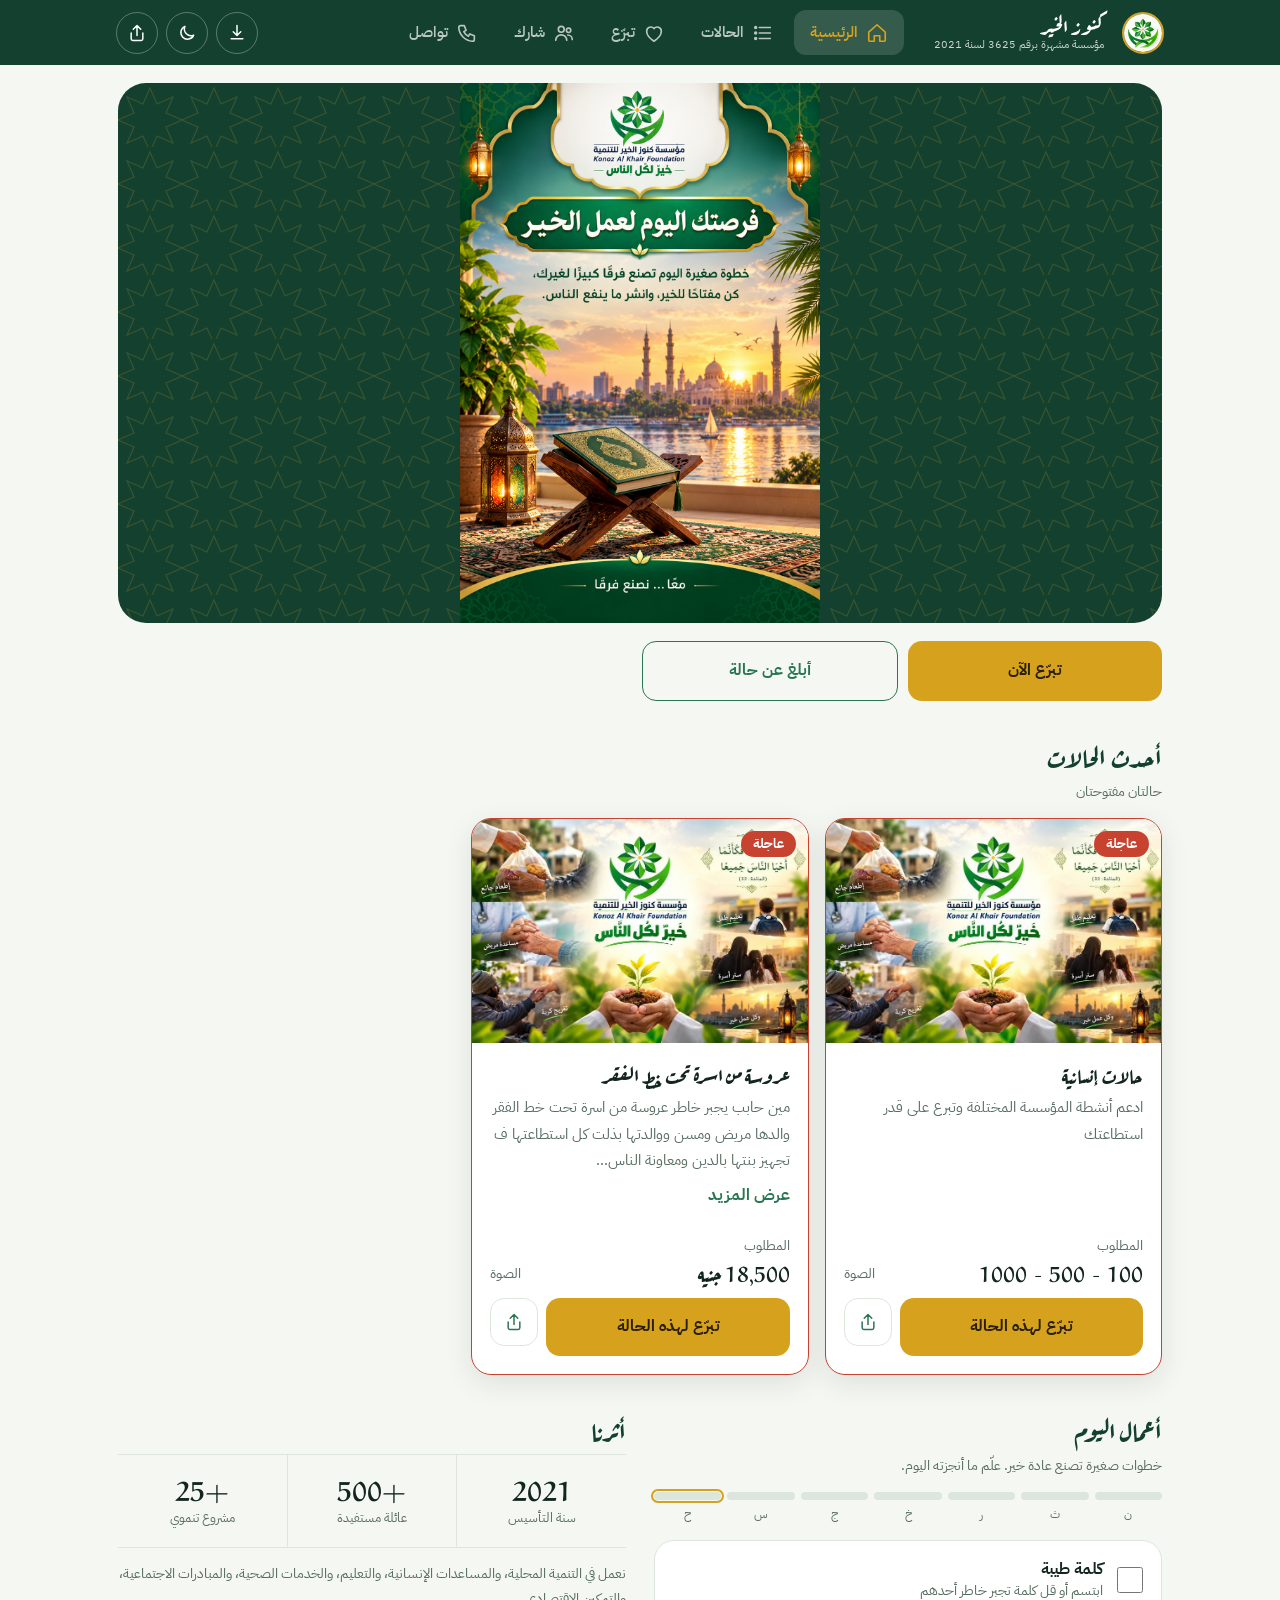
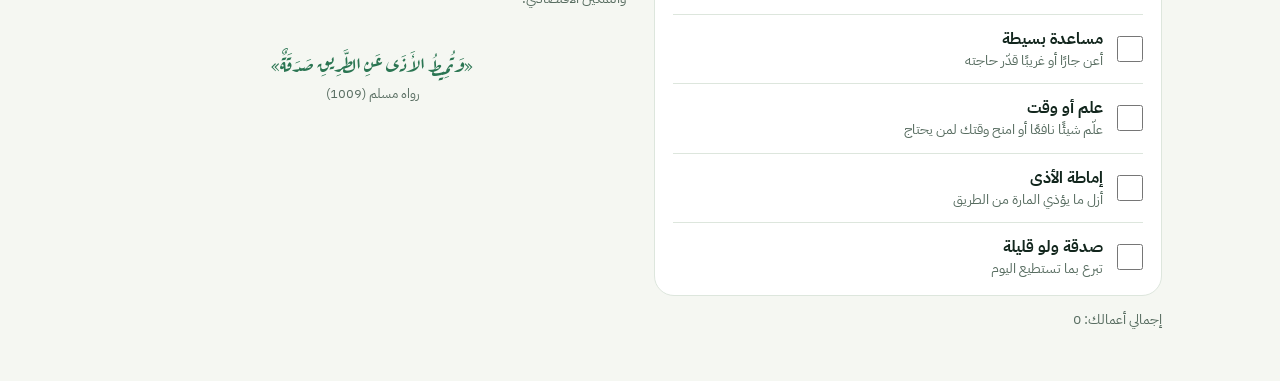
==== app/index.html @ d11149a5 "Modify survey link text and add kids survey link Updated the survey link text and added a new survey" ====
<!DOCTYPE html>
<html lang="ar" dir="rtl">
<head>
<meta charset="UTF-8">
<meta name="viewport" content="width=device-width, initial-scale=1, viewport-fit=cover">
<title>كنوز الخير — خيرٌ لكل الناس</title>
<meta name="description" content="مؤسسة كنوز الخير للتنمية: تبرّع، أبلغ عن حالة تحتاج مساعدة، أو تطوّع معنا. خيرٌ لكل الناس.">
<meta name="theme-color" content="#13402f">
<meta name="color-scheme" content="light dark">
<meta name="mobile-web-app-capable" content="yes">
<meta name="apple-mobile-web-app-capable" content="yes">
<meta name="apple-mobile-web-app-status-bar-style" content="black-translucent">
<meta name="apple-mobile-web-app-title" content="كنوز الخير">
<meta name="application-name" content="كنوز الخير">
<meta name="format-detection" content="telephone=no">
<link rel="canonical" href="https://rawad-store.github.io/konozalkhair/app/">
<meta property="og:type" content="website">
<meta property="og:locale" content="ar_AR">
<meta property="og:title" content="مؤسسة كنوز الخير للتنمية — خيرٌ لكل الناس">
<meta property="og:description" content="تبرّع، أبلغ عن حالة، أو تطوّع معنا. مؤسسة خيرية تنموية مشهرة.">
<meta property="og:url" content="https://rawad-store.github.io/konozalkhair/app/">
<meta property="og:image" content="https://rawad-store.github.io/konozalkhair/preview.jpg">
<meta name="twitter:card" content="summary">
<link rel="icon" href="preview.jpg">
<link rel="apple-touch-icon" href="app-icon.jpg">
<link rel="manifest" href="manifest.json">
<link rel="preconnect" href="https://fonts.googleapis.com">
<link rel="preconnect" href="https://fonts.gstatic.com" crossorigin>
<link href="https://fonts.googleapis.com/css2?family=Aref+Ruqaa:wght@400;700&family=IBM+Plex+Sans+Arabic:wght@400;500;600;700&display=swap" rel="stylesheet">
<script>
(function(){try{var t=localStorage.getItem('kk_theme');if(t==='dark'||t==='light')document.documentElement.setAttribute('data-theme',t)}catch(e){}})();
</script>
<style>
:root{--paper:#f5f7f2;--surf:#fff;--ink:#12261d;--mute:#586d61;--pine:#13402f;--pine2:#0c2a1f;--leaf:#2a7552;--wheat:#d6a21e;--wheat-ink:#2a1f00;--alert:#c8432f;--line:#dde6dd;--tint:#e9f0e8;--hd:#13402f;--shadow:0 8px 28px rgba(12,42,31,.10)}
@media (prefers-color-scheme:dark){:root:not([data-theme="light"]){--paper:#0c1812;--surf:#13241b;--ink:#e9f1ea;--mute:#9bb4a6;--leaf:#5cbf90;--line:#244033;--tint:#16291f;--hd:#0a1d15;--alert:#ef7a66;--shadow:0 8px 28px rgba(0,0,0,.4)}}
:root[data-theme="dark"]{--paper:#0c1812;--surf:#13241b;--ink:#e9f1ea;--mute:#9bb4a6;--leaf:#5cbf90;--line:#244033;--tint:#16291f;--hd:#0a1d15;--alert:#ef7a66;--shadow:0 8px 28px rgba(0,0,0,.4)}
*{box-sizing:border-box;margin:0}
html{-webkit-text-size-adjust:100%;text-size-adjust:100%;scroll-padding-top:90px;background:var(--paper)}
body{background:var(--paper);color:var(--ink);font:400 16px/1.85 "IBM Plex Sans Arabic","Segoe UI",Tahoma,system-ui,-apple-system,sans-serif;min-height:100vh;min-height:100dvh;padding-bottom:calc(104px + env(safe-area-inset-bottom,0px));overflow-x:hidden;-webkit-tap-highlight-color:transparent}
button,input,select,textarea{font:inherit;color:inherit}
a{color:inherit}img{max-width:100%}
[hidden]{display:none!important}
:focus-visible{outline:3px solid var(--wheat);outline-offset:2px}
.disp,h1,h2,h3{font-family:"Aref Ruqaa","Noto Naskh Arabic","Traditional Arabic",serif;font-weight:700}
.wrap{width:100%;max-width:1080px;margin:0 auto;padding:0 18px}
.narrow{max-width:640px;margin-inline:auto}
.skip{position:absolute;top:-60px;inset-inline-start:8px;background:var(--wheat);color:var(--wheat-ink);padding:8px 14px;border-radius:10px;z-index:100;font-weight:700}
.skip:focus{top:8px}

header{position:sticky;top:0;z-index:20;background:var(--hd);color:#fff;padding-top:env(safe-area-inset-top,0px);padding-left:env(safe-area-inset-left,0px);padding-right:env(safe-area-inset-right,0px)}
.bar{display:flex;align-items:center;gap:12px;max-width:1080px;margin:auto;padding:10px 16px}
.bar>img{width:42px;height:42px;border-radius:50%;border:2px solid var(--wheat);object-fit:cover;background:var(--leaf);flex-shrink:0}
.ttl{flex:1;min-width:0;line-height:1.3}
.ttl b{display:block;font:700 1.3rem/1.2 "Aref Ruqaa",serif}
.ttl small{font-size:.7rem;opacity:.78;display:block;white-space:nowrap;overflow:hidden;text-overflow:ellipsis}
.acts{display:flex;gap:8px;flex-shrink:0}
.ib{width:42px;height:42px;border-radius:50%;border:1px solid rgba(255,255,255,.3);background:transparent;color:#fff;display:grid;place-items:center;cursor:pointer;flex-shrink:0;padding:0}
.ib:hover{background:rgba(255,255,255,.12)}
.ib svg{width:20px;height:20px;fill:none;stroke:currentColor;stroke-width:1.8;stroke-linecap:round;stroke-linejoin:round}
#off{background:var(--alert);color:#fff;text-align:center;font-size:.82rem;font-weight:600;padding:4px}
#upd{background:var(--wheat);color:var(--wheat-ink);text-align:center;font-size:.86rem;font-weight:700;padding:6px}
#upd button{background:var(--wheat-ink);color:#fff;border:0;border-radius:8px;padding:2px 12px;margin-inline-start:8px;cursor:pointer}

nav{position:fixed;bottom:calc(10px + env(safe-area-inset-bottom,0px));left:12px;right:12px;max-width:520px;margin:auto;background:var(--hd);border:1px solid rgba(255,255,255,.08);border-radius:22px;display:flex;padding:6px;z-index:25;box-shadow:0 10px 30px rgba(7,20,14,.4)}
nav button{flex:1;border:0;background:none;color:rgba(255,255,255,.7);display:flex;flex-direction:column;align-items:center;gap:2px;padding:8px 0 6px;font-size:.74rem;font-weight:600;border-radius:16px;cursor:pointer}
nav svg{width:22px;height:22px;fill:none;stroke:currentColor;stroke-width:1.8;stroke-linecap:round;stroke-linejoin:round}
nav button.on{background:rgba(255,255,255,.14);color:var(--wheat)}

.btn{display:flex;align-items:center;justify-content:center;gap:8px;border:0;border-radius:14px;padding:14px 18px;font-weight:700;text-decoration:none;cursor:pointer;text-align:center;width:100%;background:var(--pine);color:#fff;transition:transform .15s,opacity .15s;min-height:48px}
:root[data-theme="dark"] .btn:not(.gold):not(.line){background:var(--leaf);color:#06140c}
@media (prefers-color-scheme:dark){:root:not([data-theme="light"]) .btn:not(.gold):not(.line){background:var(--leaf);color:#06140c}}
.btn:active{transform:scale(.98)}.btn:hover{opacity:.93}
.btn.gold{background:var(--wheat);color:var(--wheat-ink)}
.btn.line{background:transparent;color:var(--leaf);border:1.5px solid var(--leaf)}
.btn.sm{width:auto;padding:9px 16px;font-size:.9rem;border-radius:12px;min-height:44px}
.btn[disabled]{opacity:.55;cursor:not-allowed}
.cta{display:flex;gap:10px;margin-top:18px}

.hero{background:var(--pine) url("data:image/svg+xml,%3Csvg xmlns='http://www.w3.org/2000/svg' width='64' height='64'%3E%3Cpath d='M32 5l7 16 16-7-7 16 16 7-16 7 7 16-16-7-7 16-7-16-16 7 7-16-16-7 16-7-7-16 16 7z' fill='none' stroke='%23d6a21e' stroke-opacity='.2' stroke-width='1.2'/%3E%3C/svg%3E");border-radius:0 0 28px 28px;overflow:hidden}
.hero>img{display:block;width:100%;height:auto;max-height:74vh;object-fit:contain;margin:auto}
.hero-fb{padding:56px 24px 40px;color:#fff;max-width:1080px;margin:auto}
.hero-fb h1{font-size:clamp(2.6rem,9vw,4.4rem);line-height:1.25;color:var(--wheat)}
.hero-fb p{opacity:.92;max-width:30ch;margin-top:8px;font-size:1.05rem}
h2{font-size:1.65rem;line-height:1.4;color:var(--pine);margin:36px 0 4px}
:root[data-theme="dark"] h2{color:var(--leaf)}
@media (prefers-color-scheme:dark){:root:not([data-theme="light"]) h2{color:var(--leaf)}}
.sub{font-size:.9rem;color:var(--mute);margin-bottom:14px}
.instbar{display:flex;align-items:center;gap:12px;background:var(--tint);border:1px solid var(--line);border-radius:16px;padding:12px 14px;margin-top:18px}
.instbar p{flex:1;font-size:.9rem;line-height:1.6}
.instbar .x{background:none;border:0;color:var(--mute);font-size:1.4rem;cursor:pointer;width:40px;height:40px;line-height:1}

.cases{display:grid;gap:16px;grid-template-columns:1fr}
.case{background:var(--surf);border:1px solid var(--line);border-radius:20px;overflow:hidden;display:flex;flex-direction:column;box-shadow:var(--shadow)}
.case .ph{position:relative;display:block;width:100%;height:210px;border:0;padding:0;background:var(--tint);cursor:zoom-in}
@supports (aspect-ratio:1){.case .ph{height:auto;aspect-ratio:16/10}}
.case .ph img{width:100%;height:100%;object-fit:cover;display:block}
.case .badge{position:absolute;top:12px;inset-inline-start:12px;background:var(--alert);color:#fff;font-weight:700;font-size:.8rem;padding:2px 12px;border-radius:999px;line-height:1.7}
.case .bd{padding:16px 18px 18px;display:flex;flex-direction:column;flex:1}
.case.urgent{border-color:var(--alert)}
.case h3{font-size:1.3rem;line-height:1.5}
.case .bd .inl{display:inline-block;align-self:flex-start;background:var(--alert);color:#fff;font:700 .78rem "IBM Plex Sans Arabic",sans-serif;padding:0 10px;border-radius:999px;margin-bottom:6px}
.case p{font-size:.92rem;color:var(--mute);line-height:1.8;margin-top:4px;white-space:pre-line;overflow-wrap:anywhere}
.case p.cl{display:-webkit-box;-webkit-line-clamp:3;-webkit-box-orient:vertical;overflow:hidden}
.more{background:none;border:0;color:var(--leaf);font-weight:700;cursor:pointer;padding:8px 0;align-self:flex-start;min-height:44px}
.meta{display:flex;justify-content:space-between;gap:10px;align-items:flex-end;margin-top:auto;padding-top:14px;font-size:.85rem;color:var(--mute)}
.meta b{display:block;color:var(--ink);font:700 1.35rem/1.3 "Aref Ruqaa",serif}
.cf{display:flex;gap:8px;margin-top:12px}
.cf .btn{flex:1}.cf .ib{border-color:var(--line);color:var(--leaf);width:48px;height:48px;border-radius:14px}
.cf .ib:hover{background:var(--tint)}
.empty{padding:26px 0;color:var(--mute)}.empty b{display:block;color:var(--ink);margin-bottom:4px}
.sk{height:300px;border-radius:20px;background:linear-gradient(90deg,var(--tint),var(--line),var(--tint));background-size:200% 100%;animation:sh 1.4s infinite}
@keyframes sh{to{background-position:-200% 0}}

.week{display:flex;gap:6px;margin:6px 0 14px}
.week span{flex:1;text-align:center;font-size:.74rem;color:var(--mute)}
.week i{display:block;height:8px;border-radius:4px;background:var(--line);margin-bottom:4px}
.week .d i{background:var(--leaf)}.week .t i{outline:2px solid var(--wheat);outline-offset:1px}
.deeds{background:var(--surf);border:1px solid var(--line);border-radius:20px;padding:4px 18px}
.deeds label{display:flex;gap:14px;align-items:center;padding:12px 0;border-bottom:1px solid var(--line);cursor:pointer}
.deeds label:last-child{border:0}
.deeds input{width:26px;height:26px;accent-color:var(--leaf);flex-shrink:0}
.deeds b{display:block;line-height:1.5}.deeds i{display:block;font-style:normal;font-size:.85rem;color:var(--mute);line-height:1.5}
.deeds input:checked+span b{text-decoration:line-through;opacity:.55}
.tot{font-size:.9rem;color:var(--mute);margin-top:10px}
.verse{font:400 1.3rem/2.15 "Aref Ruqaa","Noto Naskh Arabic",serif;text-align:center;color:var(--leaf);padding:28px 8px 6px;max-width:44ch;margin-inline:auto}
.verse small{display:block;font:400 .82rem "IBM Plex Sans Arabic",sans-serif;color:var(--mute)}
.facts{display:flex;border-block:1px solid var(--line);margin-top:6px}
.facts div{flex:1;text-align:center;padding:16px 4px;font-size:.84rem;color:var(--mute)}
.facts div+div{border-inline-start:1px solid var(--line)}
.facts b{display:block;font:700 1.7rem/1.3 "Aref Ruqaa",serif;color:var(--ink)}
.two{display:grid;gap:0 28px;grid-template-columns:1fr}

.panel{background:var(--surf);border:1px solid var(--line);border-radius:20px;padding:20px;margin-top:14px;box-shadow:var(--shadow)}
label.f{display:block;font-weight:600;font-size:.93rem;margin:14px 0 6px}
label.f:first-child{margin-top:0}
.in{width:100%;padding:13px 14px;border-radius:12px;border:1.5px solid var(--line);background:var(--paper);font-size:16px;min-height:48px}
.in:focus{border-color:var(--leaf);outline:none;box-shadow:0 0 0 3px color-mix(in srgb,var(--leaf) 25%,transparent)}
textarea.in{min-height:110px;resize:vertical}
.chips{display:grid;grid-template-columns:1fr 1fr;gap:10px;margin-bottom:24px}
.chips button{padding:14px 10px;border-radius:12px;border:1.5px solid var(--line);background:var(--paper);font-weight:600;font-size:.95rem;cursor:pointer;color:var(--ink);transition:all .2s;display:flex;align-items:center;justify-content:center;text-align:center;min-height:48px}
.chips button:hover{border-color:var(--leaf)}
.chips button.on{background:var(--pine);border-color:var(--pine);color:#fff;box-shadow:0 4px 12px rgba(19,64,47,.2)}
:root[data-theme="dark"] .chips button.on{background:var(--leaf);border-color:var(--leaf);color:#06140c}
@media (prefers-color-scheme:dark){:root:not([data-theme="light"]) .chips button.on{background:var(--leaf);border-color:var(--leaf);color:#06140c}}
.amts{display:grid;grid-template-columns:repeat(3,1fr);gap:10px;margin-bottom:12px}
.amts button{background:var(--paper);border:1.5px solid var(--line);border-radius:12px;padding:12px 4px;cursor:pointer;font-weight:700;font-size:1.1rem;color:var(--ink);transition:all .2s;display:flex;flex-direction:column;align-items:center;justify-content:center;line-height:1.3}
.amts button small{font-size:.7rem;color:var(--mute);font-weight:500;margin-top:2px}
.amts button.on{border-color:var(--wheat);background:var(--tint);box-shadow:inset 0 0 0 1px var(--wheat);color:var(--ink)}
.amts button:hover:not(.on){border-color:var(--leaf)}
.custom-amount-wrap{display:flex;align-items:center;gap:10px;margin-bottom:20px}
.custom-amount-wrap span{color:var(--mute);font-weight:600;font-size:.95rem}
.sum{background:var(--tint);border:1px solid var(--line);border-radius:14px;padding:16px;margin:24px 0 16px;text-align:center;font-size:1rem;font-weight:600;color:var(--ink);line-height:1.6}
.note{font-size:.86rem;color:var(--mute);line-height:1.8}
.seg{display:flex;background:var(--tint);border-radius:14px;padding:4px;margin-top:16px}
.seg button{flex:1;border:0;background:none;padding:10px;border-radius:11px;font-weight:700;cursor:pointer;color:var(--mute);min-height:44px}
.seg button.on{background:var(--surf);color:var(--ink);box-shadow:0 1px 4px rgba(0,0,0,.14)}
.proj{padding:16px 0;border-bottom:1px solid var(--line)}
.proj h3{font-size:1.2rem}
.proj a{color:var(--leaf);font-weight:600;font-size:.9rem}
.links{display:grid;gap:10px;margin-top:14px}
.addr{padding:16px 0;border-bottom:1px solid var(--line)}

.modal{position:fixed;inset:0;z-index:50;background:rgba(5,15,10,.78);display:flex;align-items:center;justify-content:center;padding:18px;overflow:auto}
.sheet{background:var(--surf);border-radius:22px;padding:22px;max-width:440px;width:100%;position:relative}
.sheet h3{font-size:1.4rem;margin-bottom:6px}
.sheet ol{padding-inline-start:22px;margin:10px 0 16px;line-height:2}
.modal .cl2{position:absolute;top:8px;inset-inline-end:8px;background:rgba(0,0,0,.45);color:#fff;border:0;width:42px;height:42px;border-radius:50%;font-size:1.4rem;cursor:pointer;line-height:1}
.sheet .cl2{background:var(--tint);color:var(--ink)}
.modal>img{max-width:100%;max-height:88vh;border-radius:14px;object-fit:contain}
.toast{position:fixed;bottom:calc(100px + env(safe-area-inset-bottom,0px));left:50%;transform:translate(-50%,10px);background:var(--ink);color:var(--paper);padding:11px 20px;border-radius:14px;opacity:0;pointer-events:none;transition:.3s;z-index:60;max-width:88%;text-align:center;font-weight:600;font-size:.92rem}
.toast.on{opacity:1;transform:translate(-50%,0)}
.tab{display:none}.tab.on{display:block}
footer{text-align:center;color:var(--mute);font-size:.84rem;margin:30px 0 0}

@media (min-width:700px){
  .cases{grid-template-columns:repeat(2,1fr)}
  .two{grid-template-columns:1fr 1fr}
  .cta{max-width:520px}
}
@media (min-width:860px){
  body{padding-bottom:48px}
  .bar{gap:18px}
  nav{position:static;order:2;margin:0;padding:0;max-width:none;flex:0 1 auto;background:none;border:0;box-shadow:none;border-radius:0;gap:4px}
  nav button{flex-direction:row;gap:8px;padding:9px 16px;font-size:.92rem;border-radius:12px}
  .ttl{flex:0 0 auto;margin-inline-end:12px}
  .acts{order:3;margin-inline-start:auto}
  .hero{max-width:1044px;margin:18px auto 0;border-radius:28px}
  .hero>img{max-height:540px}
  .toast{bottom:28px}
}
@media (min-width:1100px){.cases{grid-template-columns:repeat(3,1fr)}}
@media (max-width:359px){nav button{font-size:.66rem}nav{left:6px;right:6px}.ttl small{display:none}.amts{grid-template-columns:repeat(2,1fr)}.cta{flex-direction:column}}
@media (max-height:480px) and (orientation:landscape){nav{max-width:460px}.hero>img{max-height:70vh}}
@media (prefers-reduced-motion:reduce){*{transition:none!important;animation:none!important}}
@media print{header,nav,.toast,.cta,.cf{display:none!important}body{padding:0}}
</style>
</head>
<body>
<a class="skip" href="#main">تخطَّ إلى المحتوى</a>
<header>
  <div class="bar">
    <img id="logo" src="preview.jpg" alt="شعار كنوز الخير" width="42" height="42">
    <div class="ttl"><b>كنوز الخير</b><small>مؤسسة مشهرة برقم 3625 لسنة 2021</small></div>
    <nav aria-label="التنقل الرئيسي">
      <button type="button" data-go="home" class="on"><svg viewBox="0 0 24 24" aria-hidden="true"><path d="M3 11l9-8 9 8v9a1 1 0 0 1-1 1h-5v-6H9v6H4a1 1 0 0 1-1-1z"/></svg>الرئيسية</button>
      <button type="button" data-go="cases"><svg viewBox="0 0 24 24" aria-hidden="true"><path d="M8 6h12M8 12h12M8 18h12"/><circle cx="4" cy="6" r="1"/><circle cx="4" cy="12" r="1"/><circle cx="4" cy="18" r="1"/></svg>الحالات</button>
      <button type="button" data-go="give"><svg viewBox="0 0 24 24" aria-hidden="true"><path d="M12 21s-8-5.2-8-11a4.5 4.5 0 0 1 8-2.8A4.5 4.5 0 0 1 20 10c0 5.8-8 11-8 11z"/></svg>تبرّع</button>
      <button type="button" data-go="help"><svg viewBox="0 0 24 24" aria-hidden="true"><circle cx="9" cy="8" r="3.2"/><path d="M3 20c0-3.3 2.7-6 6-6s6 2.7 6 6"/><circle cx="17" cy="9" r="2.4"/><path d="M16 14.2c2.9 0 5 2.2 5 5"/></svg>شارك</button>
      <button type="button" data-go="more"><svg viewBox="0 0 24 24" aria-hidden="true"><path d="M5 4h4l2 5-2.5 1.5a11 11 0 0 0 5 5L15 13l5 2v4a2 2 0 0 1-2 2A16 16 0 0 1 3 6a2 2 0 0 1 2-2z"/></svg>تواصل</button>
    </nav>
    <div class="acts">
      <button class="ib" id="inst" type="button" aria-label="ثبّت التطبيق" title="ثبّت التطبيق" hidden><svg viewBox="0 0 24 24" aria-hidden="true"><path d="M12 3v12m0 0l-4.5-4.5M12 15l4.5-4.5M5 19h14"/></svg></button>
      <button class="ib" id="theme" type="button" aria-label="تبديل الوضع الليلي" title="الوضع الليلي"><svg viewBox="0 0 24 24" aria-hidden="true"><path d="M20 14.5A8 8 0 0 1 9.5 4a8 8 0 1 0 10.5 10.5z"/></svg></button>
      <button class="ib" id="share" type="button" aria-label="شارك التطبيق" title="شارك التطبيق"><svg viewBox="0 0 24 24" aria-hidden="true"><path d="M12 15V3m0 0L7.5 7.5M12 3l4.5 4.5M5 12v7a2 2 0 0 0 2 2h10a2 2 0 0 0 2-2v-7"/></svg></button>
    </div>
  </div>
  <div id="off" hidden>أنت غير متصل. تظهر آخر بيانات محفوظة.</div>
  <div id="upd" hidden>يتوفر إصدار جديد<button type="button" id="updb">حدّث الآن</button></div>
</header>

<noscript><p style="padding:24px;text-align:center">فعّل JavaScript لاستخدام التطبيق.</p></noscript>
<main id="main">
<section class="tab on" id="t-home">
  <div class="hero">
    <img id="heroimg" src="hero-bg.jpg" alt="فرصتك اليوم لعمل الخير - مؤسسة كنوز الخير للتنمية" fetchpriority="high">
    <div class="hero-fb" id="herofb" hidden><h1>خيرٌ لكل الناس</h1><p>تبرّع لحالة، أبلغنا عن أسرة تحتاج، أو تطوّع بوقتك.</p></div>
  </div>
  <div class="wrap">
    <div class="cta">
      <button class="btn gold" type="button" data-go="give">تبرّع الآن</button>
      <button class="btn line" type="button" data-go="help" data-sub="case">أبلغ عن حالة</button>
    </div>
    <div class="instbar" id="instbar" hidden><p>ثبّت كنوز الخير على شاشتك لتصل إلى الحالات بنقرة واحدة.</p><button class="btn gold sm" type="button" id="instb">ثبّت</button><button class="x" type="button" id="instx" aria-label="إخفاء">×</button></div>

    <h2>أحدث الحالات</h2>
    <p class="sub" id="cases-count">جاري التحميل...</p>
    <div class="cases" id="cases-container" aria-live="polite"><div class="sk"></div><div class="sk"></div></div>
    <button class="btn line" type="button" id="allcases" data-go="cases" style="margin-top:16px" hidden>عرض كل الحالات</button>

    <div class="two">
      <div>
        <h2>أعمال اليوم</h2>
        <p class="sub">خطوات صغيرة تصنع عادة خير. علّم ما أنجزته اليوم.</p>
        <div class="week" id="week" aria-hidden="true"></div>
        <div class="deeds" id="deeds"></div>
        <p class="tot" id="tot" aria-live="polite"></p>
      </div>
      <div>
        <h2>أثرنا</h2>
        <div class="facts">
          <div><b>2021</b>سنة التأسيس</div>
          <div><b>+500</b>عائلة مستفيدة</div>
          <div><b>+25</b>مشروع تنموي</div>
        </div>
        <p class="note" style="margin-top:14px">نعمل في التنمية المحلية، والمساعدات الإنسانية، والتعليم، والخدمات الصحية، والمبادرات الاجتماعية، والتمكين الاقتصادي.</p>
        <p class="verse" id="v"></p>
      </div>
    </div>
  </div>
</section>

<section class="tab" id="t-cases"><div class="wrap">
  <h2>حالات تحتاج دعمك</h2>
  <p class="sub" id="cases-count2">جاري التحميل...</p>
  <div class="cases" id="cases-all" aria-live="polite"><div class="sk"></div><div class="sk"></div></div>
  <p class="note" style="margin-top:18px">لا تجد حالتك؟ <a href="#help" style="color:var(--leaf);font-weight:700">أبلغنا عن أسرة تحتاج</a>.</p>
</div></section>

<section class="tab" id="t-give"><div class="wrap narrow">
  <h2>تبرّع بسهولة</h2>
  <p class="sub">اختر نوع التبرع والمبلغ، وسنرسل لك بيانات التحويل عبر واتساب فورًا.</p>
  <div class="panel">
    <label class="f" id="lt">نوع التبرع</label>
    <div class="chips" id="types" role="group" aria-labelledby="lt"></div>
    <label class="f" for="amt">المبلغ بالجنيه المصري</label>
    <div class="amts" id="amts" role="group" aria-label="مبالغ جاهزة"></div>
    <div class="custom-amount-wrap">
      <span>أو</span>
      <input class="in" id="amt" type="number" inputmode="numeric" min="1" max="10000000" step="1" placeholder="اكتب مبلغًا آخر..." aria-label="مبلغ مخصص">
    </div>
    <label class="f" for="dn">اسمك (اختياري)</label>
    <input class="in" id="dn" autocomplete="name" maxlength="60" placeholder="للتواصل وتأكيد التبرع">
    <div class="sum" id="sum" aria-live="polite"></div>
    <button class="btn gold" id="gv" type="button">أرسل تبرعي عبر واتساب</button>
    <a class="btn line" href="tel:+201091866443" style="margin-top:10px">اتصل بنا للتبرع</a>
  </div>
  <p class="verse" style="font-size:1.15rem;margin-top:24px">﴿مَنْ ذَا الَّذِي يُقْرِضُ اللَّهَ قَرْضًا حَسَنًا فَيُضَاعِفَهُ لَهُ أَضْعَافًا كَثِيرَةً﴾<small>البقرة: 245</small></p>
</div></section>

<section class="tab" id="t-help"><div class="wrap narrow">
  <h2>شارك في الخير</h2>
  <div class="seg" role="group" aria-label="نوع المشاركة"><button type="button" data-sub="case" class="on">أبلغ عن حالة</button><button type="button" data-sub="vol">تطوّع معنا</button></div>

  <div id="s-case">
    <div class="panel">
      <label class="f" for="ct">نوع الحاجة</label>
      <select class="in" id="ct"><option>مساعدة إنسانية (غذاء / ملابس)</option><option>سكن يحتاج بناء أو ترميم</option><option>علاج وأدوية</option><option>تعليم ومستلزمات دراسية</option><option>كفالة يتيم أو أسرة</option><option>مشروع صغير يحتاج دعمًا</option><option>أخرى</option></select>
      <label class="f" for="ca">المنطقة أو العنوان</label>
      <input class="in" id="ca" maxlength="150" placeholder="مثال: الصوة - أبوحماد - الشرقية">
      <label class="f" for="cd">تفاصيل الحالة</label>
      <textarea class="in" id="cd" maxlength="1200" placeholder="اكتب ما تعرفه بأمانة ووضوح"></textarea>
      <label class="f" for="cn">اسمك (اختياري)</label>
      <input class="in" id="cn" autocomplete="name" maxlength="60">
      <label class="f" for="cp">رقم للتواصل (اختياري)</label>
      <input class="in" id="cp" type="tel" inputmode="tel" autocomplete="tel" maxlength="20" placeholder="01xxxxxxxxx">
      <p class="note" style="margin:12px 0">تصل الحالة إلى فريق المؤسسة عبر واتساب. لا تنشر بيانات الأسرة علنًا حفاظًا على كرامتها.</p>
      <button class="btn" id="cs" type="button">أرسل الحالة عبر واتساب</button>
    </div>
    <p class="note" style="margin-top:14px">إذا رأيت عائقًا خطيرًا في الطريق فأبلغ الجهات المختصة ولا تعرّض نفسك للخطر. «وَتُمِيطُ الأَذَى عَنِ الطَّرِيقِ صَدَقَةٌ» رواه مسلم.</p>
  </div>

  <div id="s-vol" hidden>
    <div class="panel">
      <label class="f" for="vn">اسمك</label>
      <input class="in" id="vn" autocomplete="name" maxlength="60">
      <label class="f" for="vi">أين تحب أن تساهم؟</label>
      <select class="in" id="vi"><option>زيارات الأسر وتوصيل المساعدات</option><option>التعليم والدروس</option><option>القوافل الطبية</option><option>التصميم والإعلام</option><option>جمع التبرعات</option><option>أي مجال يحتاجه الفريق</option><option>أخرى</option></select>
      <label class="f" for="vt">وقتك المناسب</label>
      <input class="in" id="vt" maxlength="100" placeholder="مثال: الجمعة والسبت">
      <button class="btn" id="vs" type="button" style="margin-top:16px">سجّلني متطوعًا عبر واتساب</button>
    </div>
  </div>

  <h2>من مشاريعنا</h2>
  <div class="proj"><h3>هدم وبناء منزل</h3><p class="note">سكن آمن ولائق لأسرة محتاجة في الصوة بمحافظة الشرقية.</p><a href="https://www.facebook.com/share/v/1FwrKq1e8Q/" target="_blank" rel="noopener noreferrer">شاهد المشروع على فيسبوك</a></div>
  <div class="proj"><h3>حضانة كنوز كيدز</h3><p class="note">حضانة نموذجية بأسعار رمزية ومنح مجانية للأسر الأكثر احتياجًا.</p><a href="https://www.facebook.com/share/v/1Hfd3ud5vX/" target="_blank" rel="noopener noreferrer">شاهد المشروع على فيسبوك</a></div>
  <div class="proj" style="border:0"><h3>أعمال متنوعة 2023</h3><p class="note">مساعدات عينية ومالية، كفالات أيتام، وأنشطة تنموية مختلفة.</p><a href="https://www.facebook.com/share/1C4Et3kH9M/" target="_blank" rel="noopener noreferrer">شاهد الأعمال على فيسبوك</a></div>
</div></section>

<section class="tab" id="t-more"><div class="wrap narrow">
  <h2>تواصل معنا</h2>
  <div class="addr"><b>العنوان</b><p class="note">شارع الطبابلة القديم بجوار معمل الزهرة، الصوة - أبوحماد - محافظة الشرقية</p></div>
  <div class="links">
    <a class="btn gold" href="https://wa.me/201091866443" target="_blank" rel="noopener noreferrer">راسلنا على واتساب</a>
    <a class="btn line" href="tel:+201091866443"><span dir="ltr">+20 10 91866443</span></a>
    <a class="btn line" href="https://www.facebook.com/share/1FzKsPMMsG/" target="_blank" rel="noopener noreferrer">صفحتنا على فيسبوك</a>
    <a class="btn line" href="https://rawad-store.github.io/konozalkhair/" target="_blank" rel="noopener noreferrer">موقع المؤسسة</a>
    <a class="btn line" href="survey.html">شاركنا رأيك في استبيان قصير عن المؤسسة</a>
    <a class="btn line" href="knoz_kids_parent_survey.html" target="_blank">استبيان حضانة كنوز كيدز</a>
  </div>
  <h2>انشر الخير</h2>
  <p class="note" style="margin-bottom:12px">الدالّ على الخير كفاعله. أرسل التطبيق لمن تحب.</p>
  <div class="links" style="margin-top:0">
    <button class="btn" id="share3" type="button">شارك التطبيق</button>
    <button class="btn line" id="inst3" type="button" hidden>ثبّت التطبيق على جهازك</button>
  </div>
  <footer>© مؤسسة كنوز الخير للتنمية</footer>
</div></section>
</main>

<div class="modal" id="ios" role="dialog" aria-modal="true" aria-labelledby="iost" hidden>
  <div class="sheet"><button class="cl2" type="button" data-close aria-label="إغلاق">×</button>
    <h3 id="iost">ثبّت التطبيق</h3>
    <div id="iosb"></div>
    <button class="btn" type="button" data-close>تمام</button>
  </div>
</div>
<div class="modal" id="lb" role="dialog" aria-modal="true" aria-label="عرض الصورة" hidden>
  <button class="cl2" type="button" data-close aria-label="إغلاق">×</button><img id="lbi" alt="">
</div>
<div class="toast" id="toast" role="status" aria-live="polite"></div>

<script>
(function(){
'use strict';
var $=function(s){return document.querySelector(s)};
var $$=function(s){return [].slice.call(document.querySelectorAll(s))};
var PH='201091866443';
var SITE=location.protocol==='file:'?'https://rawad-store.github.io/konozalkhair/app/':location.href.split('#')[0].split('?')[0];
function esc(s){return String(s==null?'':s).replace(/[&<>"']/g,function(c){return {'&':'&amp;','<':'&lt;','>':'&gt;','"':'&quot;',"'":'&#39;'}[c]})}
function safeImg(u){u=String(u||'');return /^(data:image\/(jpeg|png|webp|gif);base64,|https?:\/\/|\.?\/?[\w\-.\/%]+$)/i.test(u)?u:''}
function toast(m){var t=$('#toast');t.textContent=m;t.classList.add('on');clearTimeout(t._t);t._t=setTimeout(function(){t.classList.remove('on')},2600)}
function wa(m){
  var u='https://wa.me/'+PH+'?text='+encodeURIComponent(String(m).slice(0,1500));
  var w=null;try{w=window.open(u,'_blank','noopener,noreferrer')}catch(e){}
  if(!w)location.href=u;
}
function ymd(d){return d.getFullYear()+'-'+('0'+(d.getMonth()+1)).slice(-2)+'-'+('0'+d.getDate()).slice(-2)}
var store={get:function(k,d){try{var v=localStorage.getItem(k);return v?JSON.parse(v):d}catch(e){return d}},set:function(k,v){try{localStorage.setItem(k,JSON.stringify(v))}catch(e){}}};

(function(){var l=$('#logo');l.addEventListener('error',function(){l.style.visibility='hidden'})})();
(function(){var im=$('#heroimg'),fb=function(){im.hidden=true;$('#herofb').hidden=false};im.addEventListener('error',fb);if(im.complete&&im.naturalWidth===0)fb()})();

/* السمة */
function isDark(t){return t==='dark'||(!t&&window.matchMedia&&matchMedia('(prefers-color-scheme:dark)').matches)}
function applyTheme(t){
  if(t)document.documentElement.setAttribute('data-theme',t);else document.documentElement.removeAttribute('data-theme');
  var m=document.querySelector('meta[name=theme-color]');if(m)m.setAttribute('content',isDark(t)?'#0a1d15':'#13402f');
}
(function(){var t=null;try{t=localStorage.getItem('kk_theme')}catch(e){}applyTheme(t)})();
$('#theme').addEventListener('click',function(){
  var n=isDark(document.documentElement.getAttribute('data-theme'))?'light':'dark';
  try{localStorage.setItem('kk_theme',n)}catch(e){}applyTheme(n);
});

/* التنقل */
var TABS=['home','cases','give','help','more'];
var TITLES={home:'كنوز الخير — خيرٌ لكل الناس',cases:'الحالات — كنوز الخير',give:'تبرّع — كنوز الخير',help:'شارك في الخير — كنوز الخير',more:'تواصل — كنوز الخير'};
function setSub(s){$$('.seg button').forEach(function(b){var on=b.dataset.sub===s;b.classList.toggle('on',on);b.setAttribute('aria-pressed',on)});$('#s-case').hidden=s!=='case';$('#s-vol').hidden=s!=='vol'}
function show(t){document.title=TITLES[t]||TITLES.home;$$('.tab').forEach(function(e){e.classList.toggle('on',e.id==='t-'+t)});$$('nav button').forEach(function(b){var on=b.dataset.go===t;b.classList.toggle('on',on);if(on)b.setAttribute('aria-current','page');else b.removeAttribute('aria-current')})}
function cur(){var h=(location.hash||'').slice(1);return TABS.indexOf(h)>-1?h:'home'}
function go(t,sub){
  if(sub)setSub(sub);
  if(cur()!==t){try{history.pushState(null,'','#'+t)}catch(e){location.hash=t}}
  show(t);window.scrollTo(0,0);
}
$$('[data-go]').forEach(function(b){b.addEventListener('click',function(){go(b.dataset.go,b.dataset.sub)})});
$$('.seg button').forEach(function(b){b.addEventListener('click',function(){setSub(b.dataset.sub)})});
window.addEventListener('popstate',function(){show(cur())});
window.addEventListener('hashchange',function(){show(cur());window.scrollTo(0,0)});
show(cur());

function net(){$('#off').hidden=navigator.onLine}
window.addEventListener('online',function(){net();loadCases()});window.addEventListener('offline',net);net();

/* نوافذ */
var lastFocus=null;
function openM(id){lastFocus=document.activeElement;var m=$(id);m.hidden=false;var c=m.querySelector('[data-close]');if(c)c.focus()}
function closeM(){$$('.modal').forEach(function(m){m.hidden=true});if(lastFocus&&lastFocus.focus)try{lastFocus.focus()}catch(e){}}
$$('.modal').forEach(function(m){m.addEventListener('click',function(e){if(e.target===m||e.target.hasAttribute('data-close'))closeM()})});
document.addEventListener('keydown',function(e){if(e.key==='Escape')closeM()});

/* آية اليوم */
var V=[
['﴿مَّثَلُ الَّذِينَ يُنفِقُونَ أَمْوَالَهُمْ فِي سَبِيلِ اللَّهِ كَمَثَلِ حَبَّةٍ أَنبَتَتْ سَبْعَ سَنَابِلَ فِي كُلِّ سُنبُلَةٍ مِّائَةُ حَبَّةٍ﴾','البقرة: 261'],
['﴿فَاسْتَبِقُوا الْخَيْرَاتِ﴾','البقرة: 148'],
['﴿وَمَا تُقَدِّمُوا لِأَنفُسِكُم مِّنْ خَيْرٍ تَجِدُوهُ عِندَ اللَّهِ﴾','البقرة: 110'],
['«وَتُمِيطُ الأَذَى عَنِ الطَّرِيقِ صَدَقَةٌ»','رواه مسلم (1009)'],
['﴿مَنْ ذَا الَّذِي يُقْرِضُ اللَّهَ قَرْضًا حَسَنًا فَيُضَاعِفَهُ لَهُ أَضْعَافًا كَثِيرَةً﴾','البقرة: 245']];
(function(){var n=new Date(),i=Math.floor(Date.UTC(n.getFullYear(),n.getMonth(),n.getDate())/86400000)%V.length;$('#v').innerHTML=esc(V[i][0])+'<small>'+esc(V[i][1])+'</small>'})();

/* أعمال اليوم */
var D=[['كلمة طيبة','ابتسم أو قل كلمة تجبر خاطر أحدهم'],['مساعدة بسيطة','أعن جارًا أو غريبًا قدّر حاجته'],['علم أو وقت','علّم شيئًا نافعًا أو امنح وقتك لمن يحتاج'],['إماطة الأذى','أزل ما يؤذي المارة من الطريق'],['صدقة ولو قليلة','تبرع بما تستطيع اليوم']];
var DN=['ح','ن','ث','ر','خ','ج','س'];
var today=ymd(new Date()),S=store.get('kk_v3',{days:{},total:0});
if(!S||typeof S!=='object')S={days:{},total:0};
if(!S.days||typeof S.days!=='object')S.days={};
if(typeof S.total!=='number')S.total=0;
function calcStreak(){var n=0,dt=new Date();if(!S.days[ymd(dt)])dt.setDate(dt.getDate()-1);while(S.days[ymd(dt)]){n++;dt.setDate(dt.getDate()-1)}return n}
function stats(){
  var h='';
  for(var i=6;i>=0;i--){var d=new Date();d.setDate(d.getDate()-i);var k=ymd(d);h+='<span class="'+(S.days[k]?'d ':'')+(i===0?'t':'')+'"><i></i>'+DN[d.getDay()]+'</span>'}
  $('#week').innerHTML=h;
  var s=calcStreak();
  $('#tot').textContent=(s?s+' '+(s===1?'يوم':'أيام')+' متتالية. ':'')+'إجمالي أعمالك: '+S.total;
}
function renderDeeds(){
  var d=S.days[today]||[],box=$('#deeds');box.innerHTML='';
  D.forEach(function(x,i){
    var l=document.createElement('label'),c=document.createElement('input');
    c.type='checkbox';c.checked=d.indexOf(i)>-1;
    c.addEventListener('change',function(){
      var a=(S.days[today]||[]).slice();
      if(c.checked){if(a.indexOf(i)<0){a.push(i);S.total++}toast('جزاك الله خيرًا')}
      else{if(a.indexOf(i)>-1)S.total=Math.max(0,S.total-1);a=a.filter(function(k){return k!==i})}
      if(a.length)S.days[today]=a;else delete S.days[today];
      store.set('kk_v3',S);stats();
    });
    var s=document.createElement('span');s.innerHTML='<b>'+esc(x[0])+'</b><i>'+esc(x[1])+'</i>';
    l.appendChild(c);l.appendChild(s);box.appendChild(l);
  });
  stats();
}
renderDeeds();

/* التبرع */
var T=['صدقة عامة','كفالة يتيم','كفالة أسرة','تبرع عيني','مشروع بناء بيت','أخرى'],A=[50,100,200,500,1000,2000],selType=0;
function amount(){var m=parseInt($('#amt').value,10);return m>0&&m<=10000000?m:0}
function sum(){var m=amount();$('#sum').textContent=m?'تتبرع بمبلغ '+m+' جنيه ('+T[selType]+')':'نوع التبرع: '+T[selType]+'. اختر مبلغًا أو اكتبه.'}
function chips(id,arr,fn,money){
  var c=$(id);c.innerHTML='';
  arr.forEach(function(v,i){
    var b=document.createElement('button');b.type='button';b.setAttribute('aria-pressed','false');
    b.innerHTML=money?v+'<small>جنيه</small>':esc(v);
    b.addEventListener('click',function(){
      $$(id+' button').forEach(function(x){x.classList.remove('on');x.setAttribute('aria-pressed','false')});
      b.classList.add('on');b.setAttribute('aria-pressed','true');fn(v,i);sum();
    });
    c.appendChild(b);
  });
}
chips('#types',T,function(v,i){selType=i});
chips('#amts',A,function(v){$('#amt').value=v},true);
$('#types button').classList.add('on');$('#types button').setAttribute('aria-pressed','true');
$('#amts button').classList.add('on');$('#amts button').setAttribute('aria-pressed','true');$('#amt').value=A[0];
$('#amt').addEventListener('input',function(){$$('#amts button').forEach(function(x){x.classList.remove('on');x.setAttribute('aria-pressed','false')});sum()});
sum();
var nm=store.get('kk_name','');if(typeof nm==='string'&&nm)['#dn','#cn','#vn'].forEach(function(s){$(s).value=nm});
function remember(v){if(v)store.set('kk_name',v)}
$('#gv').addEventListener('click',function(){
  var m=amount(),n=$('#dn').value.trim();
  if($('#amt').value&&!m){toast('اكتب مبلغًا صحيحًا');return}
  remember(n);
  wa('السلام عليكم ورحمة الله، أرغب في التبرع لمؤسسة كنوز الخير.\nنوع التبرع: '+T[selType]+(m?'\nالمبلغ: '+m+' جنيه':'')+(n?'\nالاسم: '+n:'')+'\nأرجو إرسال بيانات التحويل.');
});

/* بلاغ + تطوع */
$('#cs').addEventListener('click',function(){
  var d=$('#cd').value.trim(),a=$('#ca').value.trim();
  if(!d||!a){toast('اكتب المنطقة وتفاصيل الحالة أولًا');return}
  var msg='السلام عليكم، أود الإبلاغ عن حالة تحتاج مساعدة.\nالنوع: '+$('#ct').value+'\nالمنطقة: '+a+'\nالتفاصيل: '+d;
  var n=$('#cn').value.trim(),p=$('#cp').value.trim();if(n){msg+='\nالمبلّغ: '+n;remember(n)}if(p)msg+='\nرقم التواصل: '+p;
  wa(msg);
});
$('#vs').addEventListener('click',function(){
  var n=$('#vn').value.trim();if(!n){toast('اكتب اسمك أولًا');return}
  remember(n);
  var msg='السلام عليكم، أرغب في التطوع مع مؤسسة كنوز الخير.\nالاسم: '+n+'\nمجال المساهمة: '+$('#vi').value;
  var t=$('#vt').value.trim();if(t)msg+='\nالوقت المناسب: '+t;wa(msg);
});

/* مشاركة */
function shareData(x){
  if(navigator.share){navigator.share(x).catch(function(){})}
  else if(navigator.clipboard&&window.isSecureContext){navigator.clipboard.writeText(x.text+' '+x.url).then(function(){toast('تم نسخ رسالة المشاركة')},function(){toast(x.url)})}
  else toast(x.url);
}
function share(){shareData({title:'مؤسسة كنوز الخير للتنمية',text:'خيرٌ لكل الناس 🌱\nتبرّع، أبلغ عن حالة، أو تطوّع معنا.\nالدالّ على الخير كفاعله.\n\nافتح التطبيق:',url:SITE})}
['#share','#share3'].forEach(function(s){$(s).addEventListener('click',share)});

/* الحالات */
function money(v){
  v=String(v==null?'':v).trim();if(!v)return '';
  if(/^[\d,.\s]+$/.test(v)){var n=parseFloat(v.replace(/[,\s]/g,''));if(isFinite(n))return n.toLocaleString('en-US')+' جنيه'}
  return v;
}
function sortCases(l){
  return l.map(function(c,i){return {c:c,i:i}}).sort(function(a,b){
    var ua=a.c&&a.c.urgent?1:0,ub=b.c&&b.c.urgent?1:0;return (ub-ua)||(b.i-a.i);
  }).map(function(x){return x.c});
}
var ICON_SHARE='<svg viewBox="0 0 24 24" aria-hidden="true"><path d="M12 15V3m0 0L7.5 7.5M12 3l4.5 4.5M5 12v7a2 2 0 0 0 2 2h10a2 2 0 0 0 2-2v-7"/></svg>';
function renderCases(list,box,cnt,limit){
  box.innerHTML='';
  list=Array.isArray(list)?list.filter(function(c){return c&&typeof c==='object'}):[];
  if(!list.length){
    cnt.textContent='لا توجد حالات مفتوحة الآن';
    box.innerHTML='<div class="empty"><b>لا توجد حالات معروضة حاليًا</b>يمكنك إبلاغنا عن أسرة تحتاج مساعدة.<br><button class="btn line sm" type="button" style="margin-top:12px">أبلغ عن حالة</button></div>';
    box.querySelector('button').addEventListener('click',function(){go('help','case')});return;
  }
  var n=list.length;
  cnt.textContent=n===1?'حالة واحدة مفتوحة':n===2?'حالتان مفتوحتان':n+(n<11?' حالات مفتوحة':' حالة مفتوحة');
  if(limit)list=list.slice(0,limit);
  list.forEach(function(c){
    var el=document.createElement('article'),img=safeImg(c.image),desc=String(c.description||''),long=desc.length>130,need=money(c.needed);
    el.className='case'+(c.urgent?' urgent':'');
    el.innerHTML=(img?'<button class="ph" type="button" aria-label="تكبير الصورة"><img src="'+esc(img)+'" alt="" loading="lazy" decoding="async">'+(c.urgent?'<span class="badge">عاجلة</span>':'')+'</button>':'')+
      '<div class="bd">'+(c.urgent&&!img?'<span class="inl">عاجلة</span>':'')+'<h3>'+esc(c.title||'حالة')+'</h3>'+
      (desc?'<p class="'+(long?'cl':'')+'">'+esc(desc)+'</p>'+(long?'<button class="more" type="button" aria-expanded="false">عرض المزيد</button>':''):'')+
      '<div class="meta"><div>'+(need?'المطلوب<b>'+esc(need)+'</b>':'')+'</div><div>'+esc(c.location||'')+'</div></div>'+
      '<div class="cf"><button class="btn gold" type="button" data-d>تبرّع لهذه الحالة</button><button class="ib" type="button" data-s aria-label="شارك الحالة">'+ICON_SHARE+'</button></div></div>';
    var im=el.querySelector('.ph img');
    if(im){
      im.addEventListener('error',function(){var p=this.parentNode;this.remove();p.disabled=true;p.style.height='60px';p.style.cursor='default'});
      el.querySelector('.ph').addEventListener('click',function(){$('#lbi').src=img;openM('#lb')});
    }
    var mb=el.querySelector('.more');
    if(mb)mb.addEventListener('click',function(){var p=el.querySelector('p'),o=p.classList.toggle('cl');mb.textContent=o?'عرض المزيد':'عرض أقل';mb.setAttribute('aria-expanded',String(!o))});
    el.querySelector('[data-d]').addEventListener('click',function(){
      wa('السلام عليكم، أرغب في التبرع للحالة التالية:\n'+(c.title||'')+(desc?'\n'+desc.slice(0,300):'')+'\nالمبلغ المطلوب: '+(need||'حسب الاستطاعة'));
    });
    el.querySelector('[data-s]').addEventListener('click',function(){shareData({title:c.title||'حالة',text:(c.title||'')+'\nساهم في جبر خاطر أسرة عبر كنوز الخير.',url:SITE})});
    box.appendChild(el);
  });
}
function renderAll(list){
  var l=Array.isArray(list)?sortCases(list.filter(function(c){return c&&typeof c==='object'})):[];
  renderCases(l,$('#cases-container'),$('#cases-count'),2);
  renderCases(l,$('#cases-all'),$('#cases-count2'));
  $('#allcases').hidden=!(l.length>2);
}
var loading=false;
function loadCases(){
  if(loading)return;loading=true;
  fetch('./cases.json?v='+Date.now(),{cache:'no-store'})
    .then(function(r){if(!r.ok)throw new Error('x');return r.json()})
    .then(function(d){if(!Array.isArray(d))throw new Error('x');renderAll(d);try{localStorage.setItem('kk_cases_cache',JSON.stringify(d))}catch(e){}})
    .catch(function(){
      var c=store.get('kk_cases_cache',null);
      if(Array.isArray(c))renderAll(c);
      else{
        ['#cases-container','#cases-all'].forEach(function(id){
          $(id).innerHTML='<div class="empty">تحقق من اتصالك بالإنترنت ثم أعد المحاولة.<br><button class="btn line sm" type="button" style="margin-top:12px">إعادة المحاولة</button></div>';
          $(id+' button').addEventListener('click',loadCases);
        });
        $('#cases-count').textContent=$('#cases-count2').textContent='تعذر تحميل الحالات';
      }
    }).then(function(){loading=false});
}
loadCases();

/* تثبيت التطبيق */
var dp=null;
var isIOS=/iphone|ipad|ipod/i.test(navigator.userAgent)||(navigator.platform==='MacIntel'&&navigator.maxTouchPoints>1);
function installed(){return (window.matchMedia&&matchMedia('(display-mode: standalone)').matches)||navigator.standalone===true}
function refreshInstall(){
  var ok=!installed(),dis=store.get('kk_inst_x',0);
  $('#inst').hidden=!ok;$('#inst3').hidden=!ok;
  $('#instbar').hidden=!(ok&&!dis&&(dp||isIOS));
}
function doInstall(){
  if(dp){dp.prompt();dp.userChoice.then(function(){dp=null;refreshInstall()});return}
  $('#iosb').innerHTML=isIOS
    ?'<p class="note">في Safari:</p><ol><li>اضغط زر المشاركة في شريط المتصفح.</li><li>اختر «إضافة إلى الشاشة الرئيسية».</li><li>اضغط «إضافة».</li></ol>'
    :'<p class="note">افتح قائمة المتصفح ثم اختر «تثبيت التطبيق» أو «إضافة إلى الشاشة الرئيسية». إن لم يظهر الخيار فجرّب متصفح Chrome أو Edge أو Safari.</p>';
  openM('#ios');
}
window.addEventListener('beforeinstallprompt',function(e){e.preventDefault();dp=e;refreshInstall()});
window.addEventListener('appinstalled',function(){dp=null;refreshInstall();toast('تم تثبيت التطبيق')});
['#inst','#inst3','#instb'].forEach(function(s){$(s).addEventListener('click',doInstall)});
$('#instx').addEventListener('click',function(){store.set('kk_inst_x',1);refreshInstall()});
if(window.matchMedia)try{matchMedia('(display-mode: standalone)').addEventListener('change',refreshInstall)}catch(e){}
refreshInstall();

/* عند العودة للتطبيق */
document.addEventListener('visibilitychange',function(){
  if(document.hidden)return;
  var t=ymd(new Date());if(t!==today){today=t;renderDeeds()}
  loadCases();
});

/* التحديث التلقائي بدون تدخل */
var base=null;
function sig(t){var h=0;for(var i=0;i<t.length;i++)h=(h*31+t.charCodeAt(i))|0;return t.length+':'+h}
var typed=false;
document.addEventListener('input',function(e){var t=e.target;if(t&&t.classList&&t.classList.contains('in')&&t.id!=='amt')typed=true});
function dirty(){return typed}
function safeReload(){
  if(dirty()){$('#upd').hidden=false;return}   // لا نفقد ما يكتبه المستخدم
  var last=0;try{last=+sessionStorage.getItem('kk_rl')||0}catch(e){}
  if(Date.now()-last<60000){$('#upd').hidden=false;return}
  try{sessionStorage.setItem('kk_rl',String(Date.now()))}catch(e){}
  location.reload();
}
function pageCheck(){
  if(!navigator.onLine)return;
  fetch('./index.html?t='+Date.now(),{cache:'no-store'}).then(function(r){if(!r.ok)throw 0;return r.text()}).then(function(t){
    var s=sig(t);if(base===null){base=s;return}
    if(s!==base)safeReload();
  }).catch(function(){});
}
if('serviceWorker' in navigator&&location.protocol.indexOf('http')===0){
  var hadCtrl=!!navigator.serviceWorker.controller;
  navigator.serviceWorker.addEventListener('controllerchange',function(){if(hadCtrl)safeReload()});
  $('#updb').addEventListener('click',function(){location.reload()});
  window.addEventListener('load',function(){
    navigator.serviceWorker.register('./sw.js',{scope:'./',updateViaCache:'none'}).then(function(reg){
      var chk=function(){reg.update().catch(function(){});pageCheck()};
      chk();
      window.addEventListener('online',chk);setInterval(chk,10*60*1000);
      document.addEventListener('visibilitychange',function(){if(!document.hidden)chk()});
    }).catch(function(){});
  });
}
})();
</script>
</body>
</html>
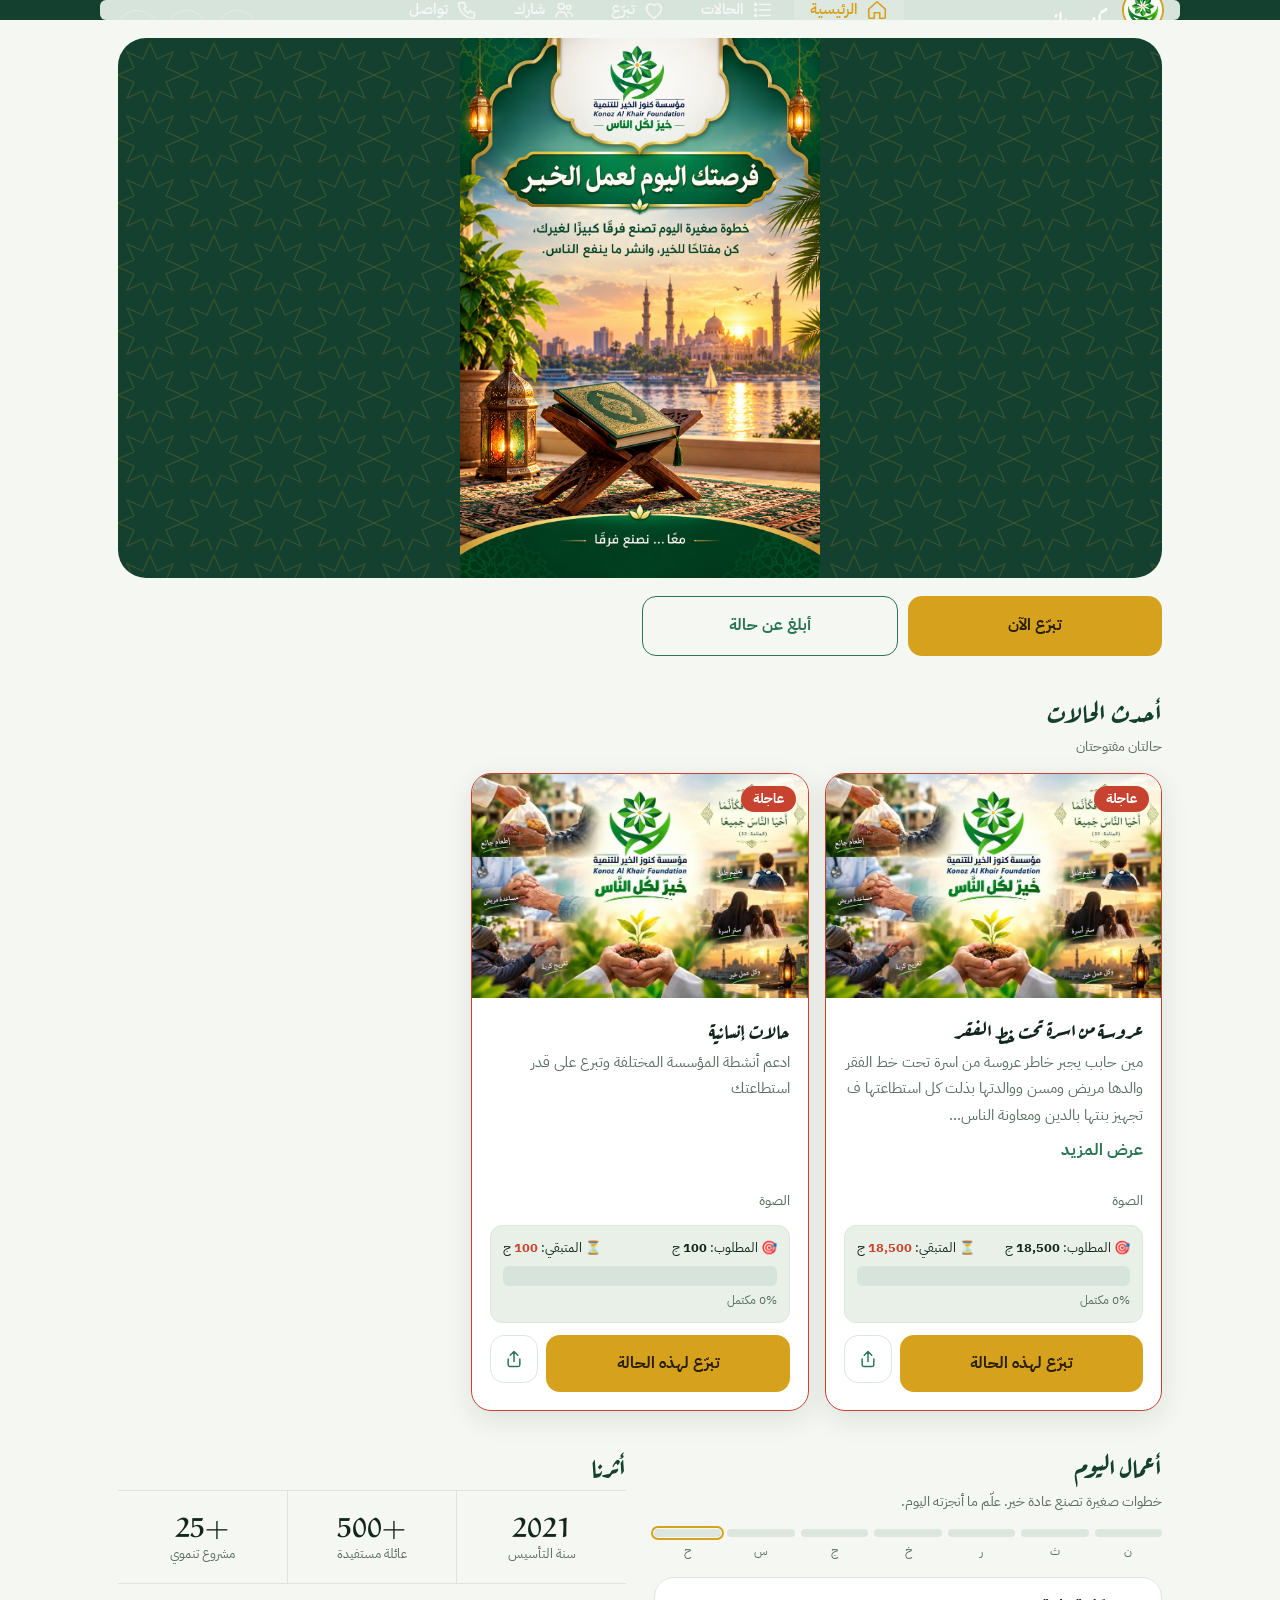
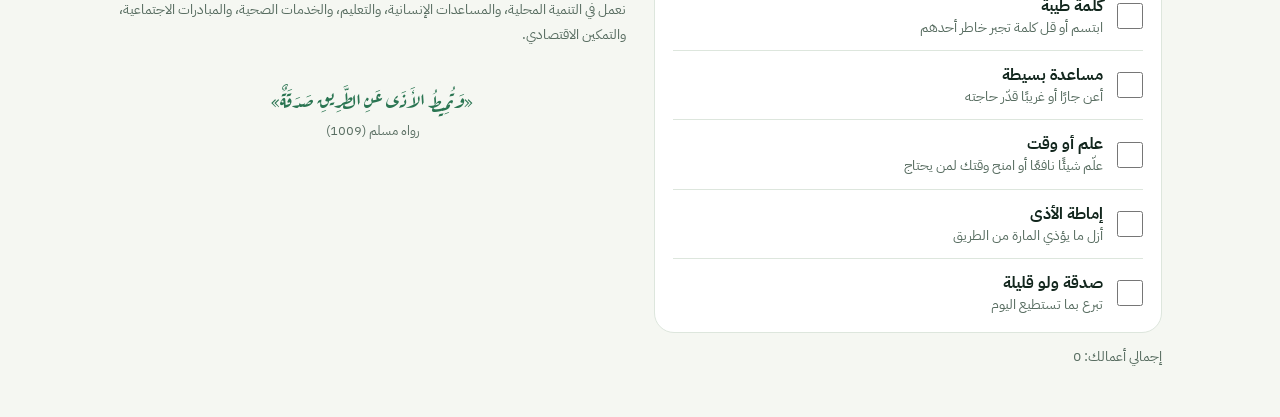
==== commit b6d6aaf9: "Refactor HTML structure and improve accessibility" ====
--- a/app/index.html
+++ b/app/index.html
@@ -14,15 +14,24 @@
 <meta name="application-name" content="كنوز الخير">
 <meta name="format-detection" content="telephone=no">
 <link rel="canonical" href="https://rawad-store.github.io/konozalkhair/app/">
+
 <meta property="og:type" content="website">
 <meta property="og:locale" content="ar_AR">
 <meta property="og:title" content="مؤسسة كنوز الخير للتنمية — خيرٌ لكل الناس">
 <meta property="og:description" content="تبرّع، أبلغ عن حالة، أو تطوّع معنا. مؤسسة خيرية تنموية مشهرة.">
 <meta property="og:url" content="https://rawad-store.github.io/konozalkhair/app/">
-<meta property="og:image" content="https://rawad-store.github.io/konozalkhair/preview.jpg">
-<meta name="twitter:card" content="summary">
-<link rel="icon" href="preview.jpg">
+<meta property="og:image" content="https://rawad-store.github.io/konozalkhair/app/app-preview.jpg">
+<meta property="og:image:secure_url" content="https://rawad-store.github.io/konozalkhair/app/app-preview.jpg">
+<meta property="og:image:type" content="image/jpeg">
+<meta property="og:image:width" content="1200">
+<meta property="og:image:height" content="630">
+
+<meta name="twitter:card" content="summary_large_image">
+<meta name="twitter:image" content="https://rawad-store.github.io/konozalkhair/app/app-preview.jpg">
+
+<link rel="icon" href="app-preview.jpg">
 <link rel="apple-touch-icon" href="app-icon.jpg">
+
 <link rel="manifest" href="manifest.json">
 <link rel="preconnect" href="https://fonts.googleapis.com">
 <link rel="preconnect" href="https://fonts.gstatic.com" crossorigin>
@@ -95,8 +104,11 @@
 @supports (aspect-ratio:1){.case .ph{height:auto;aspect-ratio:16/10}}
 .case .ph img{width:100%;height:100%;object-fit:cover;display:block}
 .case .badge{position:absolute;top:12px;inset-inline-start:12px;background:var(--alert);color:#fff;font-weight:700;font-size:.8rem;padding:2px 12px;border-radius:999px;line-height:1.7}
+.case .badge.done-badge-corner{background:#2a9d8f}
 .case .bd{padding:16px 18px 18px;display:flex;flex-direction:column;flex:1}
 .case.urgent{border-color:var(--alert)}
+.case.done{border-color:#2a9d8f;background:linear-gradient(180deg,var(--surf),#f6fdf9)}
+:root[data-theme="dark"] .case.done{background:linear-gradient(180deg,var(--surf),#0f2418)}
 .case h3{font-size:1.3rem;line-height:1.5}
 .case .bd .inl{display:inline-block;align-self:flex-start;background:var(--alert);color:#fff;font:700 .78rem "IBM Plex Sans Arabic",sans-serif;padding:0 10px;border-radius:999px;margin-bottom:6px}
 .case p{font-size:.92rem;color:var(--mute);line-height:1.8;margin-top:4px;white-space:pre-line;overflow-wrap:anywhere}
@@ -110,6 +122,20 @@
 .empty{padding:26px 0;color:var(--mute)}.empty b{display:block;color:var(--ink);margin-bottom:4px}
 .sk{height:300px;border-radius:20px;background:linear-gradient(90deg,var(--tint),var(--line),var(--tint));background-size:200% 100%;animation:sh 1.4s infinite}
 @keyframes sh{to{background-position:-200% 0}}
+
+/* شفافية المبالغ */
+.amt{margin-top:12px;padding:10px 12px;background:var(--tint);border:1px solid var(--line);border-radius:12px;font-size:.82rem}
+.amt-row{display:flex;justify-content:space-between;gap:6px;flex-wrap:wrap;margin-bottom:6px}
+.amt-row span{white-space:nowrap}
+.amt-row strong{color:var(--ink);font-weight:700}
+.amt-row .ok strong{color:#2a7552}
+.amt-row .warn strong{color:var(--alert)}
+.bar{height:9px;background:#d7e4dc;border-radius:6px;overflow:hidden;position:relative}
+.bar>div{height:100%;background:linear-gradient(90deg,#2a9d8f,#13402f);border-radius:6px;transition:width .4s ease}
+:root[data-theme="dark"] .bar{background:#1a3327}
+.pct{font-size:.72rem;color:var(--mute);margin-top:4px;text-align:right}
+.done-badge{background:#e6f5ed;color:#13402f;padding:10px 12px;border-radius:12px;text-align:center;font-weight:700;margin-top:12px;border:1px solid #c9e5d6;font-size:.88rem}
+:root[data-theme="dark"] .done-badge{background:#14382a;color:#7ee6b4;border-color:#1f5c42}
 
 .week{display:flex;gap:6px;margin:6px 0 14px}
 .week span{flex:1;text-align:center;font-size:.74rem;color:var(--mute)}
@@ -378,6 +404,40 @@
 function ymd(d){return d.getFullYear()+'-'+('0'+(d.getMonth()+1)).slice(-2)+'-'+('0'+d.getDate()).slice(-2)}
 var store={get:function(k,d){try{var v=localStorage.getItem(k);return v?JSON.parse(v):d}catch(e){return d}},set:function(k,v){try{localStorage.setItem(k,JSON.stringify(v))}catch(e){}}};
 
+/* ====== دوال المبالغ ====== */
+function toNum(v){
+  if(v==null)return 0;
+  if(typeof v==='number')return isFinite(v)&&v>0?Math.floor(v):0;
+  var s=String(v).replace(/[,\s]/g,'');
+  var m=s.match(/\d+(\.\d+)?/);
+  if(!m)return 0;
+  var n=parseFloat(m[0]);
+  return isFinite(n)&&n>0?Math.floor(n):0;
+}
+function fmtNum(n){
+  n=toNum(n);
+  return n?n.toLocaleString('en-US'):'0';
+}
+function amountBlock(c){
+  var need = toNum(c.needed);
+  var col  = toNum(c.collected);
+  if(!need && !col) return '';
+  if(need>0 && col>=need){
+    return '<div class="done-badge" role="status">✅ تم اكتمال التبرع — جزى الله كل من ساهم خيرًا</div>';
+  }
+  var rem = Math.max(need-col,0);
+  var pct = need>0?Math.min(100,Math.round(col/need*100)):0;
+  return '<div class="amt" aria-label="حالة التبرع">'+
+    '<div class="amt-row">'+
+      (need?'<span>🎯 المطلوب: <strong>'+fmtNum(need)+'</strong> ج</span>':'')+
+      (col?'<span class="ok">💚 المحصّل: <strong>'+fmtNum(col)+'</strong> ج</span>':'')+
+      (rem?'<span class="warn">⏳ المتبقي: <strong>'+fmtNum(rem)+'</strong> ج</span>':'')+
+    '</div>'+
+    (need?'<div class="bar" role="progressbar" aria-valuemin="0" aria-valuemax="100" aria-valuenow="'+pct+'"><div style="width:'+pct+'%"></div></div>'+
+      '<div class="pct">'+pct+'% مكتمل</div>':'')+
+  '</div>';
+}
+
 (function(){var l=$('#logo');l.addEventListener('error',function(){l.style.visibility='hidden'})})();
 (function(){var im=$('#heroimg'),fb=function(){im.hidden=true;$('#herofb').hidden=false};im.addEventListener('error',fb);if(im.complete&&im.naturalWidth===0)fb()})();
 
@@ -519,11 +579,6 @@
 ['#share','#share3'].forEach(function(s){$(s).addEventListener('click',share)});
 
 /* الحالات */
-function money(v){
-  v=String(v==null?'':v).trim();if(!v)return '';
-  if(/^[\d,.\s]+$/.test(v)){var n=parseFloat(v.replace(/[,\s]/g,''));if(isFinite(n))return n.toLocaleString('en-US')+' جنيه'}
-  return v;
-}
 function sortCases(l){
   return l.map(function(c,i){return {c:c,i:i}}).sort(function(a,b){
     var ua=a.c&&a.c.urgent?1:0,ub=b.c&&b.c.urgent?1:0;return (ub-ua)||(b.i-a.i);
@@ -536,30 +591,67 @@
   if(!list.length){
     cnt.textContent='لا توجد حالات مفتوحة الآن';
     box.innerHTML='<div class="empty"><b>لا توجد حالات معروضة حاليًا</b>يمكنك إبلاغنا عن أسرة تحتاج مساعدة.<br><button class="btn line sm" type="button" style="margin-top:12px">أبلغ عن حالة</button></div>';
-    box.querySelector('button').addEventListener('click',function(){go('help','case')});return;
+    var eb=box.querySelector('button');
+    if(eb)eb.addEventListener('click',function(){go('help','case')});
+    return;
   }
   var n=list.length;
   cnt.textContent=n===1?'حالة واحدة مفتوحة':n===2?'حالتان مفتوحتان':n+(n<11?' حالات مفتوحة':' حالة مفتوحة');
   if(limit)list=list.slice(0,limit);
   list.forEach(function(c){
-    var el=document.createElement('article'),img=safeImg(c.image),desc=String(c.description||''),long=desc.length>130,need=money(c.needed);
-    el.className='case'+(c.urgent?' urgent':'');
-    el.innerHTML=(img?'<button class="ph" type="button" aria-label="تكبير الصورة"><img src="'+esc(img)+'" alt="" loading="lazy" decoding="async">'+(c.urgent?'<span class="badge">عاجلة</span>':'')+'</button>':'')+
-      '<div class="bd">'+(c.urgent&&!img?'<span class="inl">عاجلة</span>':'')+'<h3>'+esc(c.title||'حالة')+'</h3>'+
-      (desc?'<p class="'+(long?'cl':'')+'">'+esc(desc)+'</p>'+(long?'<button class="more" type="button" aria-expanded="false">عرض المزيد</button>':''):'')+
-      '<div class="meta"><div>'+(need?'المطلوب<b>'+esc(need)+'</b>':'')+'</div><div>'+esc(c.location||'')+'</div></div>'+
-      '<div class="cf"><button class="btn gold" type="button" data-d>تبرّع لهذه الحالة</button><button class="ib" type="button" data-s aria-label="شارك الحالة">'+ICON_SHARE+'</button></div></div>';
+    var el=document.createElement('article'),
+        img=safeImg(c.image),
+        desc=String(c.description||''),
+        long=desc.length>130,
+        need=toNum(c.needed),
+        col=toNum(c.collected),
+        done=need>0&&col>=need;
+    el.className='case'+(c.urgent?' urgent':'')+(done?' done':'');
+    el.innerHTML=
+      (img?'<button class="ph" type="button" aria-label="تكبير الصورة"><img src="'+esc(img)+'" alt="" loading="lazy" decoding="async">'+
+        (c.urgent&&!done?'<span class="badge">عاجلة</span>':'')+
+        (done?'<span class="badge done-badge-corner">✅ مكتملة</span>':'')+
+      '</button>':'')+
+      '<div class="bd">'+
+        (c.urgent&&!done&&!img?'<span class="inl">عاجلة</span>':'')+
+        '<h3>'+esc(c.title||'حالة')+'</h3>'+
+        (desc?'<p class="'+(long?'cl':'')+'">'+esc(desc)+'</p>'+(long?'<button class="more" type="button" aria-expanded="false">عرض المزيد</button>':'')+'':'')+
+        '<div class="meta">'+
+          '<div>'+esc(c.location||'')+'</div>'+
+        '</div>'+
+        amountBlock(c)+
+        '<div class="cf">'+
+          (done
+            ? '<button class="btn line" type="button" data-d disabled>تم الاكتمال</button>'
+            : '<button class="btn gold" type="button" data-d>تبرّع لهذه الحالة</button>')+
+          '<button class="ib" type="button" data-s aria-label="شارك الحالة">'+ICON_SHARE+'</button>'+
+        '</div>'+
+      '</div>';
+
     var im=el.querySelector('.ph img');
     if(im){
       im.addEventListener('error',function(){var p=this.parentNode;this.remove();p.disabled=true;p.style.height='60px';p.style.cursor='default'});
-      el.querySelector('.ph').addEventListener('click',function(){$('#lbi').src=img;openM('#lb')});
+      var ph=el.querySelector('.ph');
+      if(ph)ph.addEventListener('click',function(){$('#lbi').src=img;openM('#lb')});
     }
     var mb=el.querySelector('.more');
-    if(mb)mb.addEventListener('click',function(){var p=el.querySelector('p'),o=p.classList.toggle('cl');mb.textContent=o?'عرض المزيد':'عرض أقل';mb.setAttribute('aria-expanded',String(!o))});
-    el.querySelector('[data-d]').addEventListener('click',function(){
-      wa('السلام عليكم، أرغب في التبرع للحالة التالية:\n'+(c.title||'')+(desc?'\n'+desc.slice(0,300):'')+'\nالمبلغ المطلوب: '+(need||'حسب الاستطاعة'));
+    if(mb)mb.addEventListener('click',function(){
+      var p=el.querySelector('p'),o=p.classList.toggle('cl');
+      mb.textContent=o?'عرض المزيد':'عرض أقل';
+      mb.setAttribute('aria-expanded',String(!o));
     });
-    el.querySelector('[data-s]').addEventListener('click',function(){shareData({title:c.title||'حالة',text:(c.title||'')+'\nساهم في جبر خاطر أسرة عبر كنوز الخير.',url:SITE})});
+    var db=el.querySelector('[data-d]');
+    if(db&&!db.disabled)db.addEventListener('click',function(){
+      wa('السلام عليكم، أرغب في التبرع للحالة التالية:\n'+(c.title||'')+
+        (desc?'\n'+desc.slice(0,300):'')+
+        (need?'\nالمطلوب: '+fmtNum(need)+' جنيه':'')+
+        (col?'\nالمحصّل: '+fmtNum(col)+' جنيه':'')+
+        (need&&col<need?'\nالمتبقي: '+fmtNum(need-col)+' جنيه':''));
+    });
+    var sb=el.querySelector('[data-s]');
+    if(sb)sb.addEventListener('click',function(){
+      shareData({title:c.title||'حالة',text:(c.title||'')+'\nساهم في جبر خاطر أسرة عبر كنوز الخير.',url:SITE});
+    });
     box.appendChild(el);
   });
 }
@@ -574,18 +666,40 @@
   if(loading)return;loading=true;
   fetch('./cases.json?v='+Date.now(),{cache:'no-store'})
     .then(function(r){if(!r.ok)throw new Error('x');return r.json()})
-    .then(function(d){if(!Array.isArray(d))throw new Error('x');renderAll(d);try{localStorage.setItem('kk_cases_cache',JSON.stringify(d))}catch(e){}})
+    .then(function(d){
+      if(!Array.isArray(d))throw new Error('x');
+      d=d.map(function(c){
+        if(!c||typeof c!=='object')return null;
+        return {
+          id:c.id||0,
+          title:c.title||'',
+          description:c.description||'',
+          needed:toNum(c.needed),
+          collected:toNum(c.collected),
+          location:c.location||'',
+          urgent:!!c.urgent,
+          image:c.image||''
+        };
+      }).filter(function(c){return c!==null});
+      renderAll(d);
+      try{localStorage.setItem('kk_cases_cache',JSON.stringify(d))}catch(e){}
+    })
     .catch(function(){
       var c=store.get('kk_cases_cache',null);
       if(Array.isArray(c))renderAll(c);
       else{
         ['#cases-container','#cases-all'].forEach(function(id){
-          $(id).innerHTML='<div class="empty">تحقق من اتصالك بالإنترنت ثم أعد المحاولة.<br><button class="btn line sm" type="button" style="margin-top:12px">إعادة المحاولة</button></div>';
-          $(id+' button').addEventListener('click',loadCases);
+          var box=$(id);
+          if(!box)return;
+          box.innerHTML='<div class="empty">تحقق من اتصالك بالإنترنت ثم أعد المحاولة.<br><button class="btn line sm" type="button" style="margin-top:12px">إعادة المحاولة</button></div>';
+          var btn=box.querySelector('button');
+          if(btn)btn.addEventListener('click',loadCases);
         });
-        $('#cases-count').textContent=$('#cases-count2').textContent='تعذر تحميل الحالات';
+        $('#cases-count').textContent='تعذر تحميل الحالات';
+        $('#cases-count2').textContent='تعذر تحميل الحالات';
       }
-    }).then(function(){loading=false});
+    })
+    .then(function(){loading=false});
 }
 loadCases();
 
@@ -595,7 +709,8 @@
 function installed(){return (window.matchMedia&&matchMedia('(display-mode: standalone)').matches)||navigator.standalone===true}
 function refreshInstall(){
   var ok=!installed(),dis=store.get('kk_inst_x',0);
-  $('#inst').hidden=!ok;$('#inst3').hidden=!ok;
+  $('#inst').hidden=!ok;
+  $('#inst3').hidden=!ok;
   $('#instbar').hidden=!(ok&&!dis&&(dp||isIOS));
 }
 function doInstall(){
@@ -607,7 +722,7 @@
 }
 window.addEventListener('beforeinstallprompt',function(e){e.preventDefault();dp=e;refreshInstall()});
 window.addEventListener('appinstalled',function(){dp=null;refreshInstall();toast('تم تثبيت التطبيق')});
-['#inst','#inst3','#instb'].forEach(function(s){$(s).addEventListener('click',doInstall)});
+['#inst','#inst3','#instb'].forEach(function(s){var el=$(s);if(el)el.addEventListener('click',doInstall)});
 $('#instx').addEventListener('click',function(){store.set('kk_inst_x',1);refreshInstall()});
 if(window.matchMedia)try{matchMedia('(display-mode: standalone)').addEventListener('change',refreshInstall)}catch(e){}
 refreshInstall();
@@ -626,7 +741,7 @@
 document.addEventListener('input',function(e){var t=e.target;if(t&&t.classList&&t.classList.contains('in')&&t.id!=='amt')typed=true});
 function dirty(){return typed}
 function safeReload(){
-  if(dirty()){$('#upd').hidden=false;return}   // لا نفقد ما يكتبه المستخدم
+  if(dirty()){$('#upd').hidden=false;return}
   var last=0;try{last=+sessionStorage.getItem('kk_rl')||0}catch(e){}
   if(Date.now()-last<60000){$('#upd').hidden=false;return}
   try{sessionStorage.setItem('kk_rl',String(Date.now()))}catch(e){}
@@ -647,7 +762,8 @@
     navigator.serviceWorker.register('./sw.js',{scope:'./',updateViaCache:'none'}).then(function(reg){
       var chk=function(){reg.update().catch(function(){});pageCheck()};
       chk();
-      window.addEventListener('online',chk);setInterval(chk,10*60*1000);
+      window.addEventListener('online',chk);
+      setInterval(chk,10*60*1000);
       document.addEventListener('visibilitychange',function(){if(!document.hidden)chk()});
     }).catch(function(){});
   });
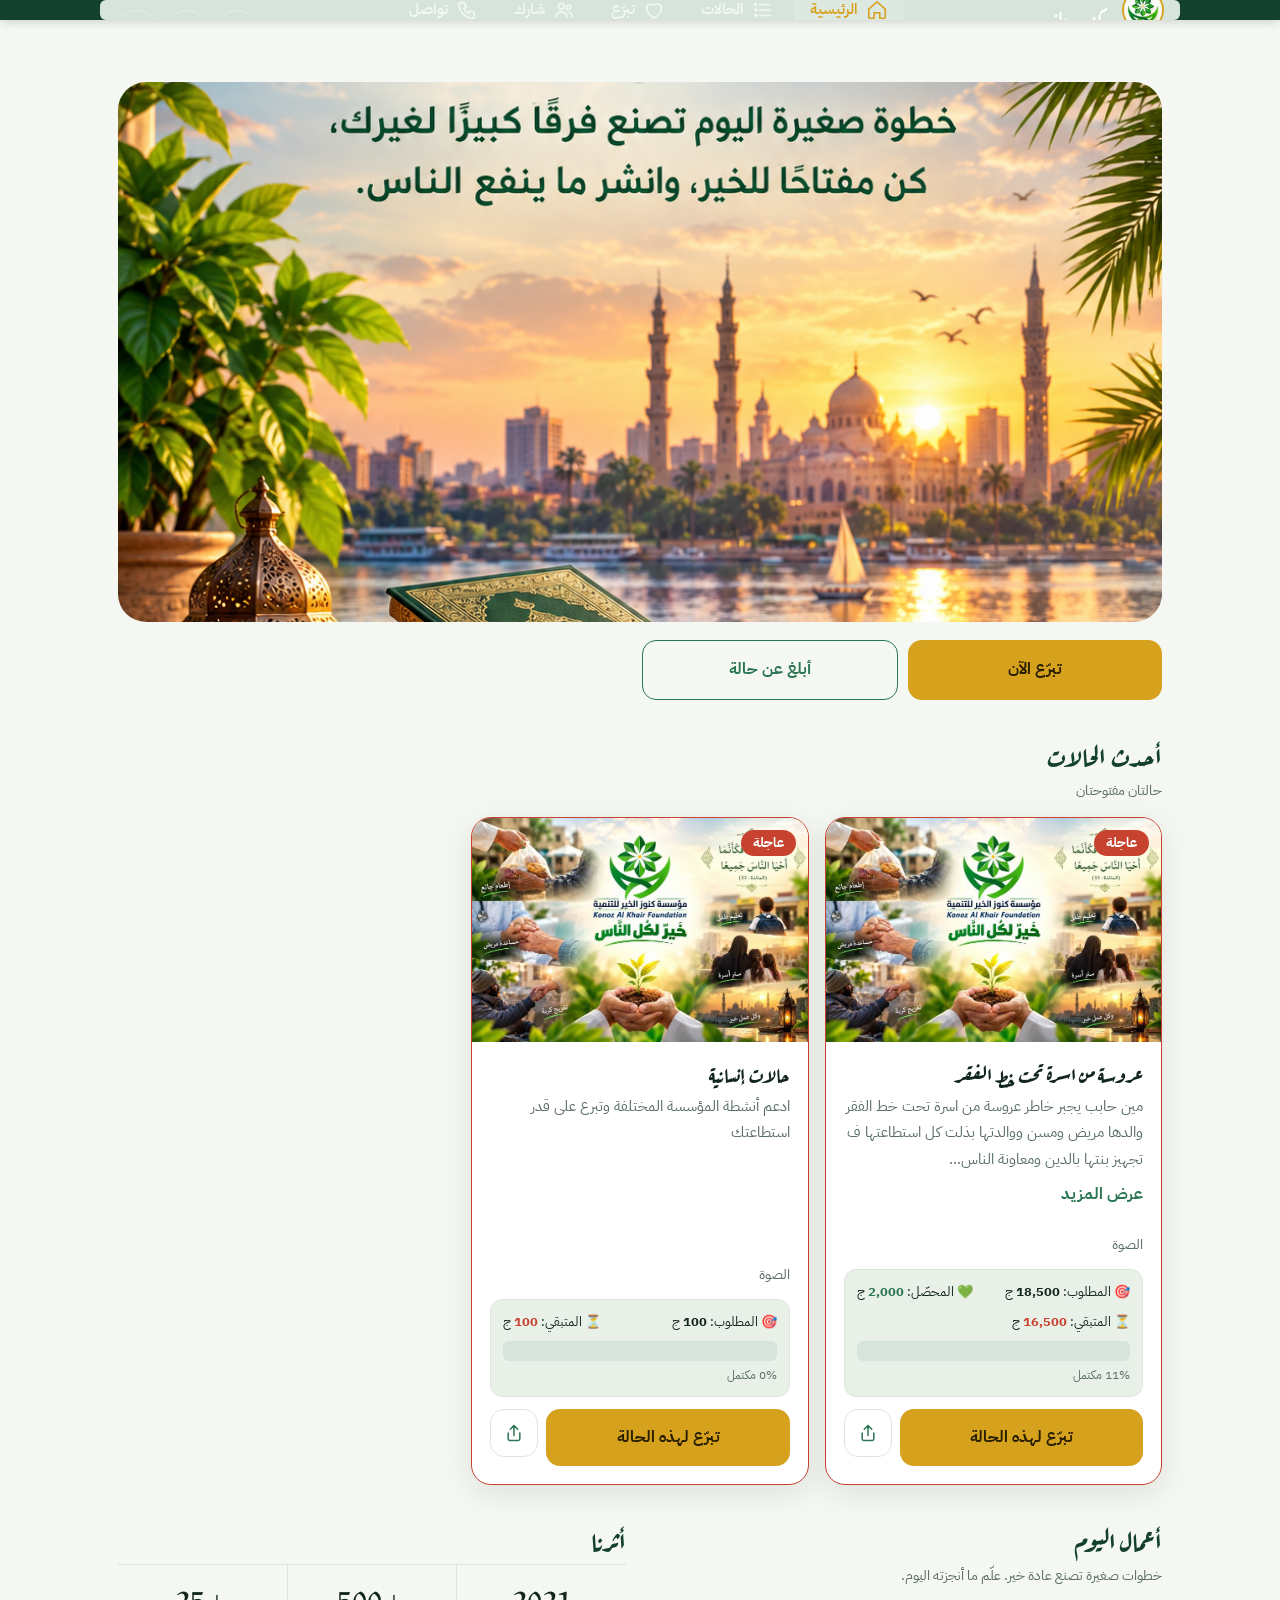
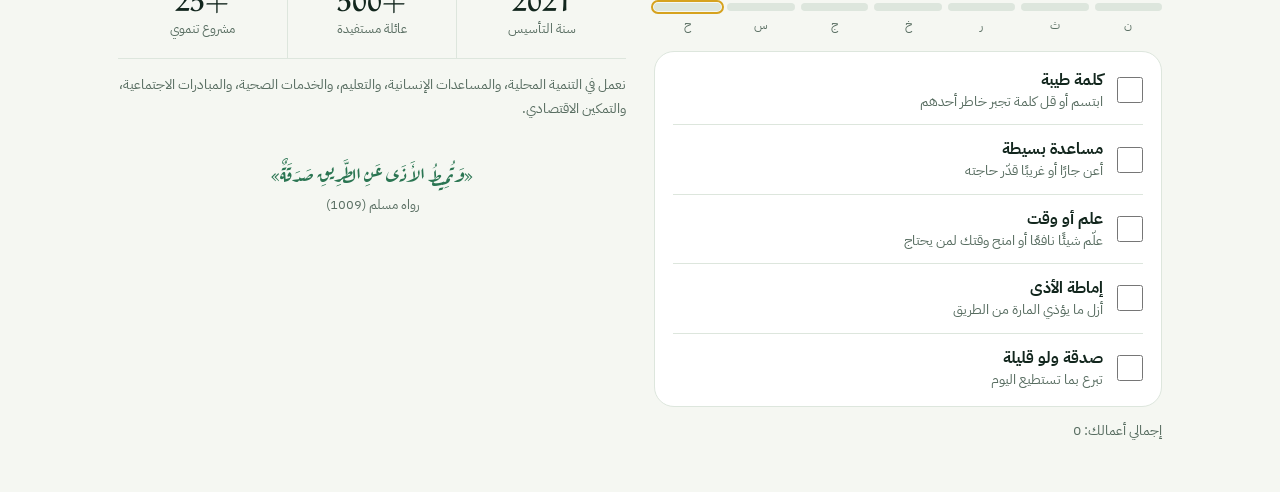
==== commit b37c41a9: "Update HTML structure and styles for responsiveness" ====
--- a/app/index.html
+++ b/app/index.html
@@ -15,6 +15,7 @@
 <meta name="format-detection" content="telephone=no">
 <link rel="canonical" href="https://rawad-store.github.io/konozalkhair/app/">
 
+<!-- وسوم المشاركة على وسائل التواصل -->
 <meta property="og:type" content="website">
 <meta property="og:locale" content="ar_AR">
 <meta property="og:title" content="مؤسسة كنوز الخير للتنمية — خيرٌ لكل الناس">
@@ -26,9 +27,11 @@
 <meta property="og:image:width" content="1200">
 <meta property="og:image:height" content="630">
 
+<!-- وسوم تويتر -->
 <meta name="twitter:card" content="summary_large_image">
 <meta name="twitter:image" content="https://rawad-store.github.io/konozalkhair/app/app-preview.jpg">
 
+<!-- الأيقونات -->
 <link rel="icon" href="app-preview.jpg">
 <link rel="apple-touch-icon" href="app-icon.jpg">
 
@@ -45,7 +48,7 @@
 :root[data-theme="dark"]{--paper:#0c1812;--surf:#13241b;--ink:#e9f1ea;--mute:#9bb4a6;--leaf:#5cbf90;--line:#244033;--tint:#16291f;--hd:#0a1d15;--alert:#ef7a66;--shadow:0 8px 28px rgba(0,0,0,.4)}
 *{box-sizing:border-box;margin:0}
 html{-webkit-text-size-adjust:100%;text-size-adjust:100%;scroll-padding-top:90px;background:var(--paper)}
-body{background:var(--paper);color:var(--ink);font:400 16px/1.85 "IBM Plex Sans Arabic","Segoe UI",Tahoma,system-ui,-apple-system,sans-serif;min-height:100vh;min-height:100dvh;padding-bottom:calc(104px + env(safe-area-inset-bottom,0px));overflow-x:hidden;-webkit-tap-highlight-color:transparent}
+body{background:var(--paper);color:var(--ink);font:400 16px/1.85 "IBM Plex Sans Arabic","Segoe UI",Tahoma,system-ui,-apple-system,sans-serif;min-height:100vh;min-height:100dvh;padding-top:calc(64px + env(safe-area-inset-top,0px));padding-bottom:calc(104px + env(safe-area-inset-bottom,0px));overflow-x:hidden;-webkit-tap-highlight-color:transparent}
 button,input,select,textarea{font:inherit;color:inherit}
 a{color:inherit}img{max-width:100%}
 [hidden]{display:none!important}
@@ -56,7 +59,8 @@
 .skip{position:absolute;top:-60px;inset-inline-start:8px;background:var(--wheat);color:var(--wheat-ink);padding:8px 14px;border-radius:10px;z-index:100;font-weight:700}
 .skip:focus{top:8px}
 
-header{position:sticky;top:0;z-index:20;background:var(--hd);color:#fff;padding-top:env(safe-area-inset-top,0px);padding-left:env(safe-area-inset-left,0px);padding-right:env(safe-area-inset-right,0px)}
+/* الشريط العلوي الثابت */
+header{position:fixed;top:0;left:0;right:0;z-index:50;background:var(--hd);color:#fff;padding-top:env(safe-area-inset-top,0px);padding-left:env(safe-area-inset-left,0px);padding-right:env(safe-area-inset-right,0px);box-shadow:0 2px 10px rgba(0,0,0,0.15)}
 .bar{display:flex;align-items:center;gap:12px;max-width:1080px;margin:auto;padding:10px 16px}
 .bar>img{width:42px;height:42px;border-radius:50%;border:2px solid var(--wheat);object-fit:cover;background:var(--leaf);flex-shrink:0}
 .ttl{flex:1;min-width:0;line-height:1.3}
@@ -70,23 +74,27 @@
 #upd{background:var(--wheat);color:var(--wheat-ink);text-align:center;font-size:.86rem;font-weight:700;padding:6px}
 #upd button{background:var(--wheat-ink);color:#fff;border:0;border-radius:8px;padding:2px 12px;margin-inline-start:8px;cursor:pointer}
 
+/* شريط التنقل السفلي */
 nav{position:fixed;bottom:calc(10px + env(safe-area-inset-bottom,0px));left:12px;right:12px;max-width:520px;margin:auto;background:var(--hd);border:1px solid rgba(255,255,255,.08);border-radius:22px;display:flex;padding:6px;z-index:25;box-shadow:0 10px 30px rgba(7,20,14,.4)}
 nav button{flex:1;border:0;background:none;color:rgba(255,255,255,.7);display:flex;flex-direction:column;align-items:center;gap:2px;padding:8px 0 6px;font-size:.74rem;font-weight:600;border-radius:16px;cursor:pointer}
 nav svg{width:22px;height:22px;fill:none;stroke:currentColor;stroke-width:1.8;stroke-linecap:round;stroke-linejoin:round}
 nav button.on{background:rgba(255,255,255,.14);color:var(--wheat)}
 
+/* الأزرار */
 .btn{display:flex;align-items:center;justify-content:center;gap:8px;border:0;border-radius:14px;padding:14px 18px;font-weight:700;text-decoration:none;cursor:pointer;text-align:center;width:100%;background:var(--pine);color:#fff;transition:transform .15s,opacity .15s;min-height:48px}
 :root[data-theme="dark"] .btn:not(.gold):not(.line){background:var(--leaf);color:#06140c}
 @media (prefers-color-scheme:dark){:root:not([data-theme="light"]) .btn:not(.gold):not(.line){background:var(--leaf);color:#06140c}}
 .btn:active{transform:scale(.98)}.btn:hover{opacity:.93}
 .btn.gold{background:var(--wheat);color:var(--wheat-ink)}
 .btn.line{background:transparent;color:var(--leaf);border:1.5px solid var(--leaf)}
+.btn.line[disabled]{background:var(--tint);color:var(--mute);border-color:var(--line);cursor:not-allowed}
 .btn.sm{width:auto;padding:9px 16px;font-size:.9rem;border-radius:12px;min-height:44px}
 .btn[disabled]{opacity:.55;cursor:not-allowed}
 .cta{display:flex;gap:10px;margin-top:18px}
 
-.hero{background:var(--pine) url("data:image/svg+xml,%3Csvg xmlns='http://www.w3.org/2000/svg' width='64' height='64'%3E%3Cpath d='M32 5l7 16 16-7-7 16 16 7-16 7 7 16-16-7-7 16-7-16-16 7 7-16-16-7 16-7-7-16 16 7z' fill='none' stroke='%23d6a21e' stroke-opacity='.2' stroke-width='1.2'/%3E%3C/svg%3E");border-radius:0 0 28px 28px;overflow:hidden}
-.hero>img{display:block;width:100%;height:auto;max-height:74vh;object-fit:contain;margin:auto}
+/* صورة الغلاف */
+.hero{background:var(--pine);border-radius:0 0 28px 28px;overflow:hidden;margin:0}
+.hero>img{display:block;width:100%;height:auto;max-height:50vh;object-fit:cover;margin:auto}
 .hero-fb{padding:56px 24px 40px;color:#fff;max-width:1080px;margin:auto}
 .hero-fb h1{font-size:clamp(2.6rem,9vw,4.4rem);line-height:1.25;color:var(--wheat)}
 .hero-fb p{opacity:.92;max-width:30ch;margin-top:8px;font-size:1.05rem}
@@ -98,6 +106,7 @@
 .instbar p{flex:1;font-size:.9rem;line-height:1.6}
 .instbar .x{background:none;border:0;color:var(--mute);font-size:1.4rem;cursor:pointer;width:40px;height:40px;line-height:1}
 
+/* بطاقات الحالات */
 .cases{display:grid;gap:16px;grid-template-columns:1fr}
 .case{background:var(--surf);border:1px solid var(--line);border-radius:20px;overflow:hidden;display:flex;flex-direction:column;box-shadow:var(--shadow)}
 .case .ph{position:relative;display:block;width:100%;height:210px;border:0;padding:0;background:var(--tint);cursor:zoom-in}
@@ -137,6 +146,7 @@
 .done-badge{background:#e6f5ed;color:#13402f;padding:10px 12px;border-radius:12px;text-align:center;font-weight:700;margin-top:12px;border:1px solid #c9e5d6;font-size:.88rem}
 :root[data-theme="dark"] .done-badge{background:#14382a;color:#7ee6b4;border-color:#1f5c42}
 
+/* أعمال اليوم */
 .week{display:flex;gap:6px;margin:6px 0 14px}
 .week span{flex:1;text-align:center;font-size:.74rem;color:var(--mute)}
 .week i{display:block;height:8px;border-radius:4px;background:var(--line);margin-bottom:4px}
@@ -156,6 +166,7 @@
 .facts b{display:block;font:700 1.7rem/1.3 "Aref Ruqaa",serif;color:var(--ink)}
 .two{display:grid;gap:0 28px;grid-template-columns:1fr}
 
+/* النماذج واللوحات */
 .panel{background:var(--surf);border:1px solid var(--line);border-radius:20px;padding:20px;margin-top:14px;box-shadow:var(--shadow)}
 label.f{display:block;font-weight:600;font-size:.93rem;margin:14px 0 6px}
 label.f:first-child{margin-top:0}
@@ -186,18 +197,20 @@
 .links{display:grid;gap:10px;margin-top:14px}
 .addr{padding:16px 0;border-bottom:1px solid var(--line)}
 
-.modal{position:fixed;inset:0;z-index:50;background:rgba(5,15,10,.78);display:flex;align-items:center;justify-content:center;padding:18px;overflow:auto}
+/* النوافذ المنبثقة */
+.modal{position:fixed;inset:0;z-index:60;background:rgba(5,15,10,.78);display:flex;align-items:center;justify-content:center;padding:18px;overflow:auto}
 .sheet{background:var(--surf);border-radius:22px;padding:22px;max-width:440px;width:100%;position:relative}
 .sheet h3{font-size:1.4rem;margin-bottom:6px}
 .sheet ol{padding-inline-start:22px;margin:10px 0 16px;line-height:2}
 .modal .cl2{position:absolute;top:8px;inset-inline-end:8px;background:rgba(0,0,0,.45);color:#fff;border:0;width:42px;height:42px;border-radius:50%;font-size:1.4rem;cursor:pointer;line-height:1}
 .sheet .cl2{background:var(--tint);color:var(--ink)}
 .modal>img{max-width:100%;max-height:88vh;border-radius:14px;object-fit:contain}
-.toast{position:fixed;bottom:calc(100px + env(safe-area-inset-bottom,0px));left:50%;transform:translate(-50%,10px);background:var(--ink);color:var(--paper);padding:11px 20px;border-radius:14px;opacity:0;pointer-events:none;transition:.3s;z-index:60;max-width:88%;text-align:center;font-weight:600;font-size:.92rem}
+.toast{position:fixed;bottom:calc(100px + env(safe-area-inset-bottom,0px));left:50%;transform:translate(-50%,10px);background:var(--ink);color:var(--paper);padding:11px 20px;border-radius:14px;opacity:0;pointer-events:none;transition:.3s;z-index:70;max-width:88%;text-align:center;font-weight:600;font-size:.92rem}
 .toast.on{opacity:1;transform:translate(-50%,0)}
 .tab{display:none}.tab.on{display:block}
 footer{text-align:center;color:var(--mute);font-size:.84rem;margin:30px 0 0}
 
+/* الاستجابة للشاشات */
 @media (min-width:700px){
   .cases{grid-template-columns:repeat(2,1fr)}
   .two{grid-template-columns:1fr 1fr}
@@ -404,7 +417,7 @@
 function ymd(d){return d.getFullYear()+'-'+('0'+(d.getMonth()+1)).slice(-2)+'-'+('0'+d.getDate()).slice(-2)}
 var store={get:function(k,d){try{var v=localStorage.getItem(k);return v?JSON.parse(v):d}catch(e){return d}},set:function(k,v){try{localStorage.setItem(k,JSON.stringify(v))}catch(e){}}};
 
-/* ====== دوال المبالغ ====== */
+/* دوال المبالغ */
 function toNum(v){
   if(v==null)return 0;
   if(typeof v==='number')return isFinite(v)&&v>0?Math.floor(v):0;
@@ -608,7 +621,7 @@
         done=need>0&&col>=need;
     el.className='case'+(c.urgent?' urgent':'')+(done?' done':'');
     el.innerHTML=
-      (img?'<button class="ph" type="button" aria-label="تكبير الصورة"><img src="'+esc(img)+'" alt="" loading="lazy" decoding="async">'+
+      (img?'<button class="ph" type="button" aria-label="تكبير الصورة"><img src="'+esc(img)+'" alt="صورة الحالة" loading="lazy" decoding="async">'+
         (c.urgent&&!done?'<span class="badge">عاجلة</span>':'')+
         (done?'<span class="badge done-badge-corner">✅ مكتملة</span>':'')+
       '</button>':'')+
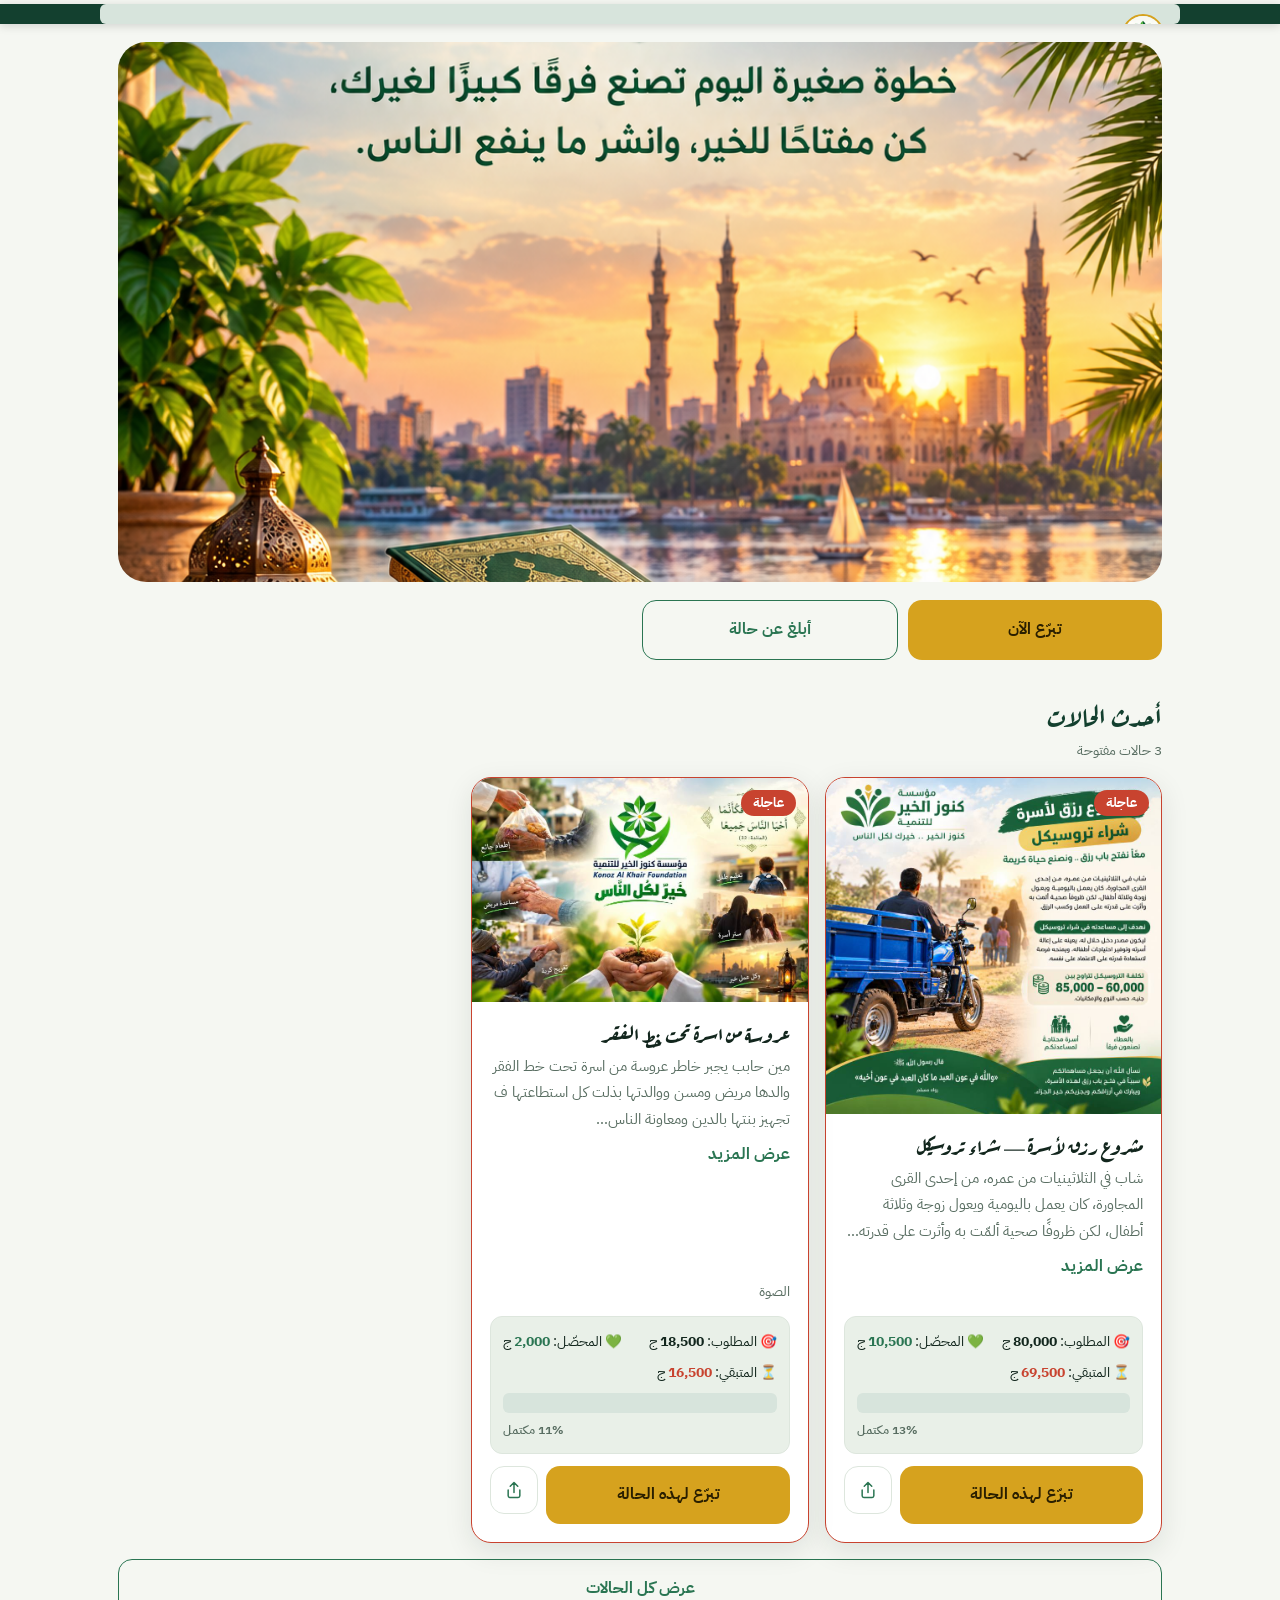
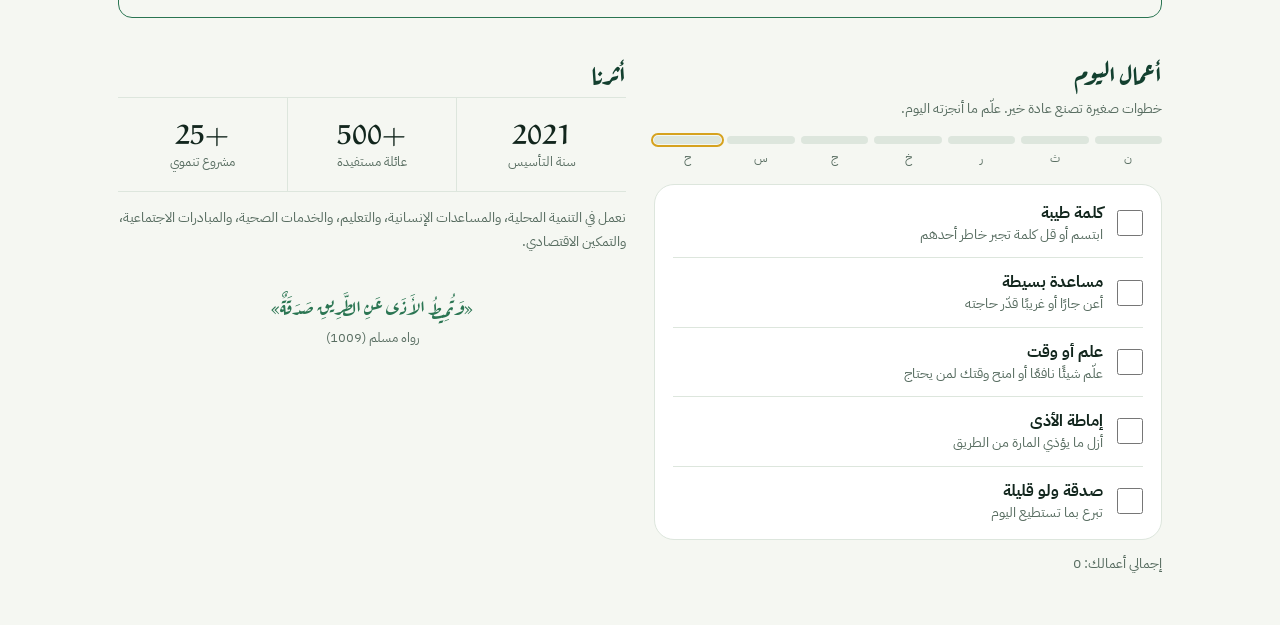
==== commit 5545d753: "Refactor header to sticky and update styles Updated header to be sticky instead of fixed and adjuste" ====
--- a/app/index.html
+++ b/app/index.html
@@ -15,7 +15,6 @@
 <meta name="format-detection" content="telephone=no">
 <link rel="canonical" href="https://rawad-store.github.io/konozalkhair/app/">
 
-<!-- وسوم المشاركة على وسائل التواصل -->
 <meta property="og:type" content="website">
 <meta property="og:locale" content="ar_AR">
 <meta property="og:title" content="مؤسسة كنوز الخير للتنمية — خيرٌ لكل الناس">
@@ -27,11 +26,9 @@
 <meta property="og:image:width" content="1200">
 <meta property="og:image:height" content="630">
 
-<!-- وسوم تويتر -->
 <meta name="twitter:card" content="summary_large_image">
 <meta name="twitter:image" content="https://rawad-store.github.io/konozalkhair/app/app-preview.jpg">
 
-<!-- الأيقونات -->
 <link rel="icon" href="app-preview.jpg">
 <link rel="apple-touch-icon" href="app-icon.jpg">
 
@@ -48,7 +45,8 @@
 :root[data-theme="dark"]{--paper:#0c1812;--surf:#13241b;--ink:#e9f1ea;--mute:#9bb4a6;--leaf:#5cbf90;--line:#244033;--tint:#16291f;--hd:#0a1d15;--alert:#ef7a66;--shadow:0 8px 28px rgba(0,0,0,.4)}
 *{box-sizing:border-box;margin:0}
 html{-webkit-text-size-adjust:100%;text-size-adjust:100%;scroll-padding-top:90px;background:var(--paper)}
-body{background:var(--paper);color:var(--ink);font:400 16px/1.85 "IBM Plex Sans Arabic","Segoe UI",Tahoma,system-ui,-apple-system,sans-serif;min-height:100vh;min-height:100dvh;padding-top:calc(64px + env(safe-area-inset-top,0px));padding-bottom:calc(104px + env(safe-area-inset-bottom,0px));overflow-x:hidden;-webkit-tap-highlight-color:transparent}
+/* إصلاح المساحة العلوية والسفلية */
+body{background:var(--paper);color:var(--ink);font:400 16px/1.85 "IBM Plex Sans Arabic","Segoe UI",Tahoma,system-ui,-apple-system,sans-serif;min-height:100vh;min-height:100dvh;padding-bottom:calc(104px + env(safe-area-inset-bottom,0px));overflow-x:hidden;-webkit-tap-highlight-color:transparent}
 button,input,select,textarea{font:inherit;color:inherit}
 a{color:inherit}img{max-width:100%}
 [hidden]{display:none!important}
@@ -59,8 +57,8 @@
 .skip{position:absolute;top:-60px;inset-inline-start:8px;background:var(--wheat);color:var(--wheat-ink);padding:8px 14px;border-radius:10px;z-index:100;font-weight:700}
 .skip:focus{top:8px}
 
-/* الشريط العلوي الثابت */
-header{position:fixed;top:0;left:0;right:0;z-index:50;background:var(--hd);color:#fff;padding-top:env(safe-area-inset-top,0px);padding-left:env(safe-area-inset-left,0px);padding-right:env(safe-area-inset-right,0px);box-shadow:0 2px 10px rgba(0,0,0,0.15)}
+/* إصلاح الهيدر ليكون ملتصقاً (Sticky) وليس ثابتاً (Fixed) */
+header{position:sticky;top:0;z-index:50;background:var(--hd);color:#fff;padding-top:env(safe-area-inset-top,0px);padding-left:env(safe-area-inset-left,0px);padding-right:env(safe-area-inset-right,0px);box-shadow:0 2px 10px rgba(0,0,0,0.15)}
 .bar{display:flex;align-items:center;gap:12px;max-width:1080px;margin:auto;padding:10px 16px}
 .bar>img{width:42px;height:42px;border-radius:50%;border:2px solid var(--wheat);object-fit:cover;background:var(--leaf);flex-shrink:0}
 .ttl{flex:1;min-width:0;line-height:1.3}
@@ -74,13 +72,11 @@
 #upd{background:var(--wheat);color:var(--wheat-ink);text-align:center;font-size:.86rem;font-weight:700;padding:6px}
 #upd button{background:var(--wheat-ink);color:#fff;border:0;border-radius:8px;padding:2px 12px;margin-inline-start:8px;cursor:pointer}
 
-/* شريط التنقل السفلي */
 nav{position:fixed;bottom:calc(10px + env(safe-area-inset-bottom,0px));left:12px;right:12px;max-width:520px;margin:auto;background:var(--hd);border:1px solid rgba(255,255,255,.08);border-radius:22px;display:flex;padding:6px;z-index:25;box-shadow:0 10px 30px rgba(7,20,14,.4)}
 nav button{flex:1;border:0;background:none;color:rgba(255,255,255,.7);display:flex;flex-direction:column;align-items:center;gap:2px;padding:8px 0 6px;font-size:.74rem;font-weight:600;border-radius:16px;cursor:pointer}
 nav svg{width:22px;height:22px;fill:none;stroke:currentColor;stroke-width:1.8;stroke-linecap:round;stroke-linejoin:round}
 nav button.on{background:rgba(255,255,255,.14);color:var(--wheat)}
 
-/* الأزرار */
 .btn{display:flex;align-items:center;justify-content:center;gap:8px;border:0;border-radius:14px;padding:14px 18px;font-weight:700;text-decoration:none;cursor:pointer;text-align:center;width:100%;background:var(--pine);color:#fff;transition:transform .15s,opacity .15s;min-height:48px}
 :root[data-theme="dark"] .btn:not(.gold):not(.line){background:var(--leaf);color:#06140c}
 @media (prefers-color-scheme:dark){:root:not([data-theme="light"]) .btn:not(.gold):not(.line){background:var(--leaf);color:#06140c}}
@@ -92,7 +88,6 @@
 .btn[disabled]{opacity:.55;cursor:not-allowed}
 .cta{display:flex;gap:10px;margin-top:18px}
 
-/* صورة الغلاف */
 .hero{background:var(--pine);border-radius:0 0 28px 28px;overflow:hidden;margin:0}
 .hero>img{display:block;width:100%;height:auto;max-height:50vh;object-fit:cover;margin:auto}
 .hero-fb{padding:56px 24px 40px;color:#fff;max-width:1080px;margin:auto}
@@ -106,7 +101,6 @@
 .instbar p{flex:1;font-size:.9rem;line-height:1.6}
 .instbar .x{background:none;border:0;color:var(--mute);font-size:1.4rem;cursor:pointer;width:40px;height:40px;line-height:1}
 
-/* بطاقات الحالات */
 .cases{display:grid;gap:16px;grid-template-columns:1fr}
 .case{background:var(--surf);border:1px solid var(--line);border-radius:20px;overflow:hidden;display:flex;flex-direction:column;box-shadow:var(--shadow)}
 .case .ph{position:relative;display:block;width:100%;height:210px;border:0;padding:0;background:var(--tint);cursor:zoom-in}
@@ -132,21 +126,20 @@
 .sk{height:300px;border-radius:20px;background:linear-gradient(90deg,var(--tint),var(--line),var(--tint));background-size:200% 100%;animation:sh 1.4s infinite}
 @keyframes sh{to{background-position:-200% 0}}
 
-/* شفافية المبالغ */
-.amt{margin-top:12px;padding:10px 12px;background:var(--tint);border:1px solid var(--line);border-radius:12px;font-size:.82rem}
-.amt-row{display:flex;justify-content:space-between;gap:6px;flex-wrap:wrap;margin-bottom:6px}
+/* --- إصلاح شريط المبالغ والتقدم --- */
+.amt{margin-top:12px;padding:12px;background:var(--tint);border:1px solid var(--line);border-radius:12px;font-size:.85rem}
+.amt-row{display:flex;justify-content:space-between;gap:6px;flex-wrap:wrap;margin-bottom:8px}
 .amt-row span{white-space:nowrap}
 .amt-row strong{color:var(--ink);font-weight:700}
 .amt-row .ok strong{color:#2a7552}
 .amt-row .warn strong{color:var(--alert)}
-.bar{height:9px;background:#d7e4dc;border-radius:6px;overflow:hidden;position:relative}
-.bar>div{height:100%;background:linear-gradient(90deg,#2a9d8f,#13402f);border-radius:6px;transition:width .4s ease}
+.bar{height:10px;background:#d7e4dc;border-radius:6px;overflow:hidden;position:relative;display:block;margin-top:4px}
+.bar>div{height:100%;background:#2a9d8f; /* لون أخضر صريح لضمان الظهور */ border-radius:6px;transition:width .4s ease}
 :root[data-theme="dark"] .bar{background:#1a3327}
-.pct{font-size:.72rem;color:var(--mute);margin-top:4px;text-align:right}
+.pct{font-size:.75rem;color:var(--mute);margin-top:6px;text-align:left;font-weight:600}
 .done-badge{background:#e6f5ed;color:#13402f;padding:10px 12px;border-radius:12px;text-align:center;font-weight:700;margin-top:12px;border:1px solid #c9e5d6;font-size:.88rem}
 :root[data-theme="dark"] .done-badge{background:#14382a;color:#7ee6b4;border-color:#1f5c42}
 
-/* أعمال اليوم */
 .week{display:flex;gap:6px;margin:6px 0 14px}
 .week span{flex:1;text-align:center;font-size:.74rem;color:var(--mute)}
 .week i{display:block;height:8px;border-radius:4px;background:var(--line);margin-bottom:4px}
@@ -166,7 +159,6 @@
 .facts b{display:block;font:700 1.7rem/1.3 "Aref Ruqaa",serif;color:var(--ink)}
 .two{display:grid;gap:0 28px;grid-template-columns:1fr}
 
-/* النماذج واللوحات */
 .panel{background:var(--surf);border:1px solid var(--line);border-radius:20px;padding:20px;margin-top:14px;box-shadow:var(--shadow)}
 label.f{display:block;font-weight:600;font-size:.93rem;margin:14px 0 6px}
 label.f:first-child{margin-top:0}
@@ -197,7 +189,6 @@
 .links{display:grid;gap:10px;margin-top:14px}
 .addr{padding:16px 0;border-bottom:1px solid var(--line)}
 
-/* النوافذ المنبثقة */
 .modal{position:fixed;inset:0;z-index:60;background:rgba(5,15,10,.78);display:flex;align-items:center;justify-content:center;padding:18px;overflow:auto}
 .sheet{background:var(--surf);border-radius:22px;padding:22px;max-width:440px;width:100%;position:relative}
 .sheet h3{font-size:1.4rem;margin-bottom:6px}
@@ -210,7 +201,6 @@
 .tab{display:none}.tab.on{display:block}
 footer{text-align:center;color:var(--mute);font-size:.84rem;margin:30px 0 0}
 
-/* الاستجابة للشاشات */
 @media (min-width:700px){
   .cases{grid-template-columns:repeat(2,1fr)}
   .two{grid-template-columns:1fr 1fr}
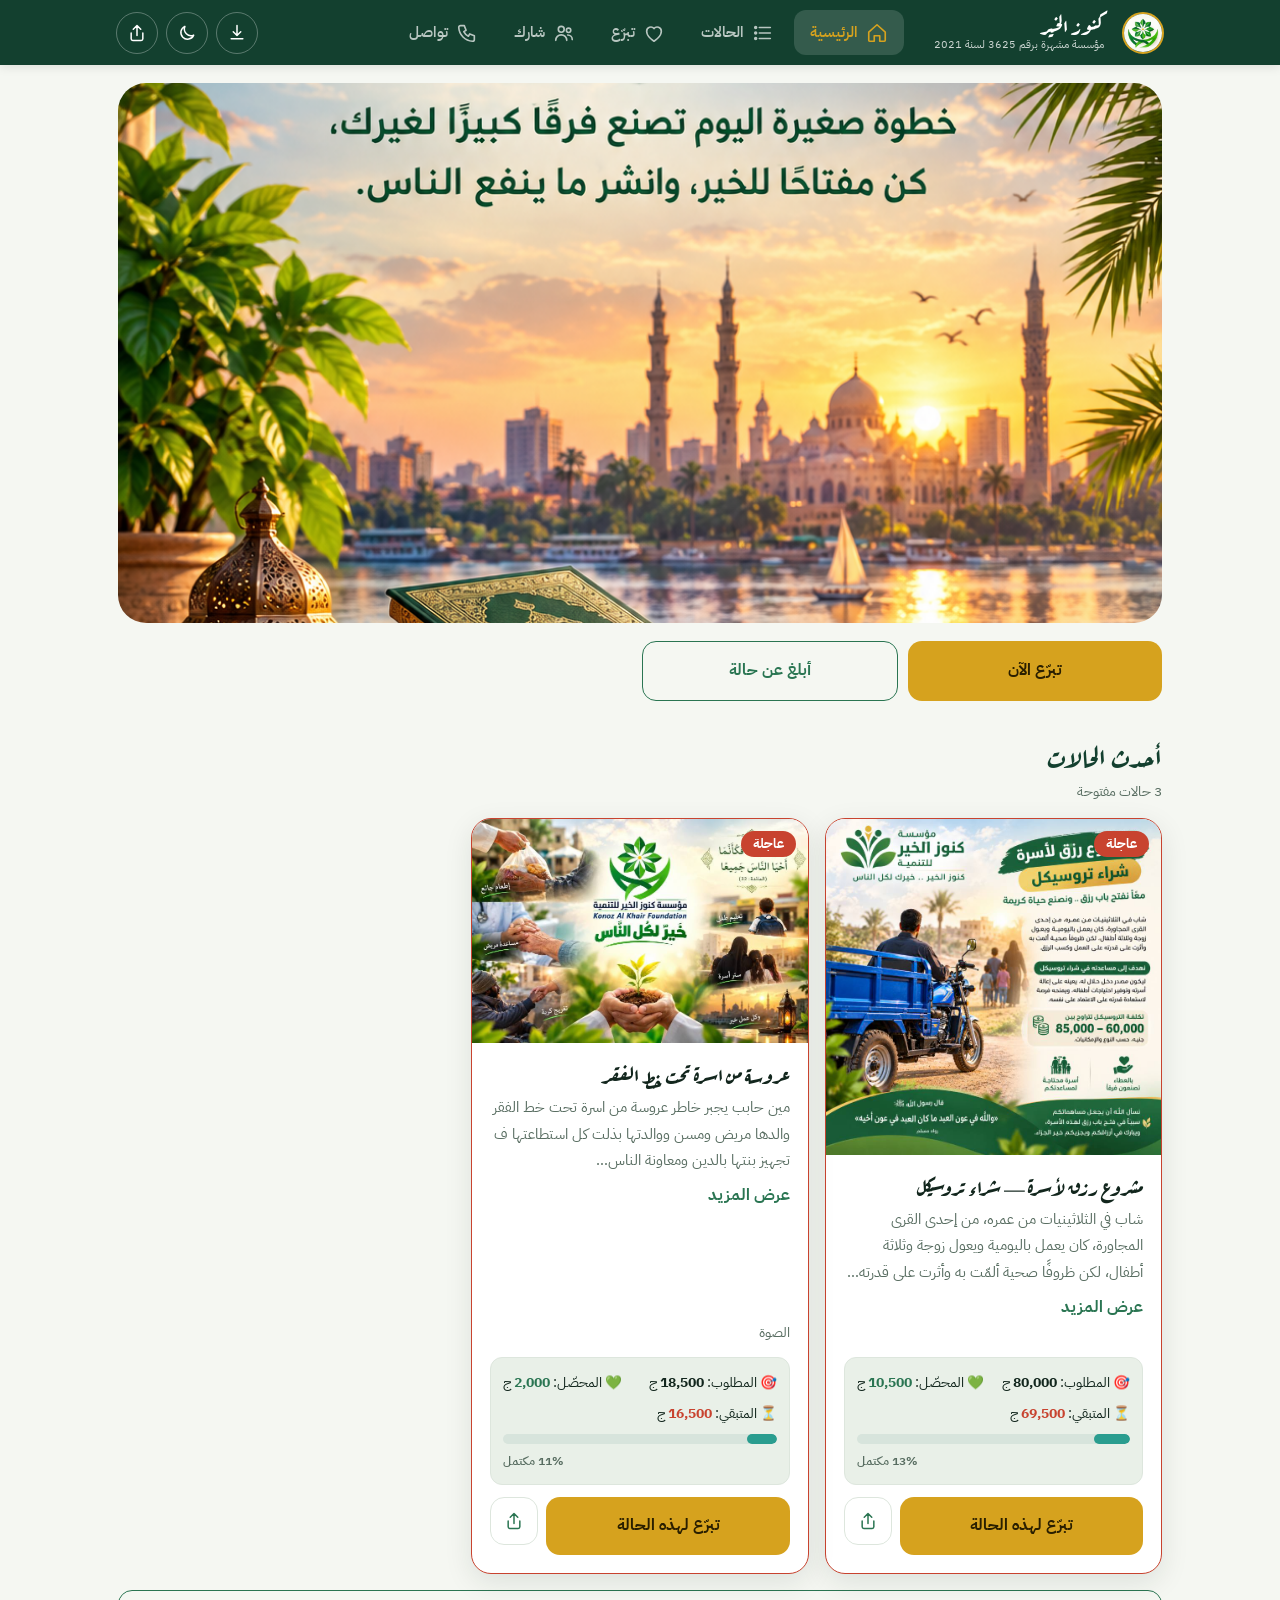
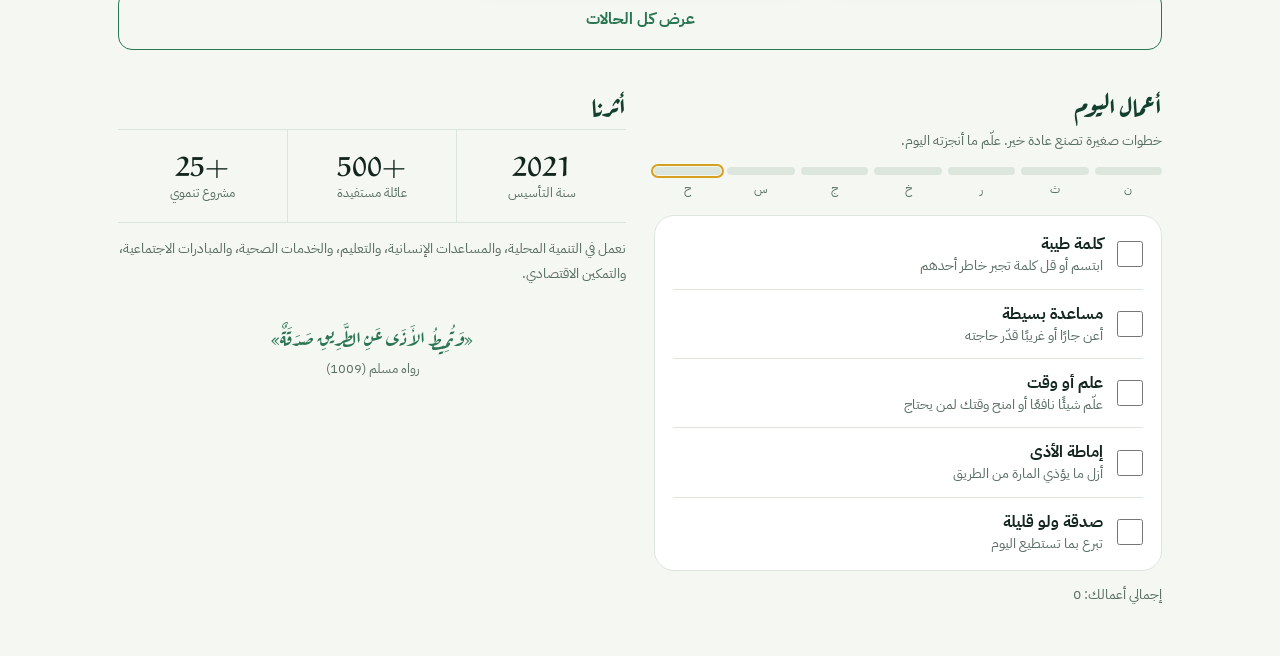
==== commit 2e69beed: "Refactor CSS classes for header and progress bar" ====
--- a/app/index.html
+++ b/app/index.html
@@ -45,7 +45,6 @@
 :root[data-theme="dark"]{--paper:#0c1812;--surf:#13241b;--ink:#e9f1ea;--mute:#9bb4a6;--leaf:#5cbf90;--line:#244033;--tint:#16291f;--hd:#0a1d15;--alert:#ef7a66;--shadow:0 8px 28px rgba(0,0,0,.4)}
 *{box-sizing:border-box;margin:0}
 html{-webkit-text-size-adjust:100%;text-size-adjust:100%;scroll-padding-top:90px;background:var(--paper)}
-/* إصلاح المساحة العلوية والسفلية */
 body{background:var(--paper);color:var(--ink);font:400 16px/1.85 "IBM Plex Sans Arabic","Segoe UI",Tahoma,system-ui,-apple-system,sans-serif;min-height:100vh;min-height:100dvh;padding-bottom:calc(104px + env(safe-area-inset-bottom,0px));overflow-x:hidden;-webkit-tap-highlight-color:transparent}
 button,input,select,textarea{font:inherit;color:inherit}
 a{color:inherit}img{max-width:100%}
@@ -57,8 +56,8 @@
 .skip{position:absolute;top:-60px;inset-inline-start:8px;background:var(--wheat);color:var(--wheat-ink);padding:8px 14px;border-radius:10px;z-index:100;font-weight:700}
 .skip:focus{top:8px}
 
-/* إصلاح الهيدر ليكون ملتصقاً (Sticky) وليس ثابتاً (Fixed) */
-header{position:sticky;top:0;z-index:50;background:var(--hd);color:#fff;padding-top:env(safe-area-inset-top,0px);padding-left:env(safe-area-inset-left,0px);padding-right:env(safe-area-inset-right,0px);box-shadow:0 2px 10px rgba(0,0,0,0.15)}
+/* الهيدر */
+header{position:sticky;top:0;z-index:50;background:var(--hd);color:#fff;padding-top:env(safe-area-inset-top,0px);padding-left:env(safe-area-inset-left,0px);padding-right:env(safe-area-inset-right,0px);box-shadow:0 2px 10px rgba(0,0,0,0.1)}
 .bar{display:flex;align-items:center;gap:12px;max-width:1080px;margin:auto;padding:10px 16px}
 .bar>img{width:42px;height:42px;border-radius:50%;border:2px solid var(--wheat);object-fit:cover;background:var(--leaf);flex-shrink:0}
 .ttl{flex:1;min-width:0;line-height:1.3}
@@ -126,16 +125,16 @@
 .sk{height:300px;border-radius:20px;background:linear-gradient(90deg,var(--tint),var(--line),var(--tint));background-size:200% 100%;animation:sh 1.4s infinite}
 @keyframes sh{to{background-position:-200% 0}}
 
-/* --- إصلاح شريط المبالغ والتقدم --- */
+/* شفافية المبالغ وشريط التقدم (تم تغيير الكلاس إلى .prog) */
 .amt{margin-top:12px;padding:12px;background:var(--tint);border:1px solid var(--line);border-radius:12px;font-size:.85rem}
 .amt-row{display:flex;justify-content:space-between;gap:6px;flex-wrap:wrap;margin-bottom:8px}
 .amt-row span{white-space:nowrap}
 .amt-row strong{color:var(--ink);font-weight:700}
 .amt-row .ok strong{color:#2a7552}
 .amt-row .warn strong{color:var(--alert)}
-.bar{height:10px;background:#d7e4dc;border-radius:6px;overflow:hidden;position:relative;display:block;margin-top:4px}
-.bar>div{height:100%;background:#2a9d8f; /* لون أخضر صريح لضمان الظهور */ border-radius:6px;transition:width .4s ease}
-:root[data-theme="dark"] .bar{background:#1a3327}
+.prog{height:10px;background:#d7e4dc;border-radius:6px;overflow:hidden;position:relative;display:block;margin-top:4px}
+.prog>div{height:100%;background:#2a9d8f;border-radius:6px;transition:width .4s ease}
+:root[data-theme="dark"] .prog{background:#1a3327}
 .pct{font-size:.75rem;color:var(--mute);margin-top:6px;text-align:left;font-weight:600}
 .done-badge{background:#e6f5ed;color:#13402f;padding:10px 12px;border-radius:12px;text-align:center;font-weight:700;margin-top:12px;border:1px solid #c9e5d6;font-size:.88rem}
 :root[data-theme="dark"] .done-badge{background:#14382a;color:#7ee6b4;border-color:#1f5c42}
@@ -436,7 +435,7 @@
       (col?'<span class="ok">💚 المحصّل: <strong>'+fmtNum(col)+'</strong> ج</span>':'')+
       (rem?'<span class="warn">⏳ المتبقي: <strong>'+fmtNum(rem)+'</strong> ج</span>':'')+
     '</div>'+
-    (need?'<div class="bar" role="progressbar" aria-valuemin="0" aria-valuemax="100" aria-valuenow="'+pct+'"><div style="width:'+pct+'%"></div></div>'+
+    (need?'<div class="prog" role="progressbar" aria-valuemin="0" aria-valuemax="100" aria-valuenow="'+pct+'"><div style="width:'+pct+'%"></div></div>'+
       '<div class="pct">'+pct+'% مكتمل</div>':'')+
   '</div>';
 }
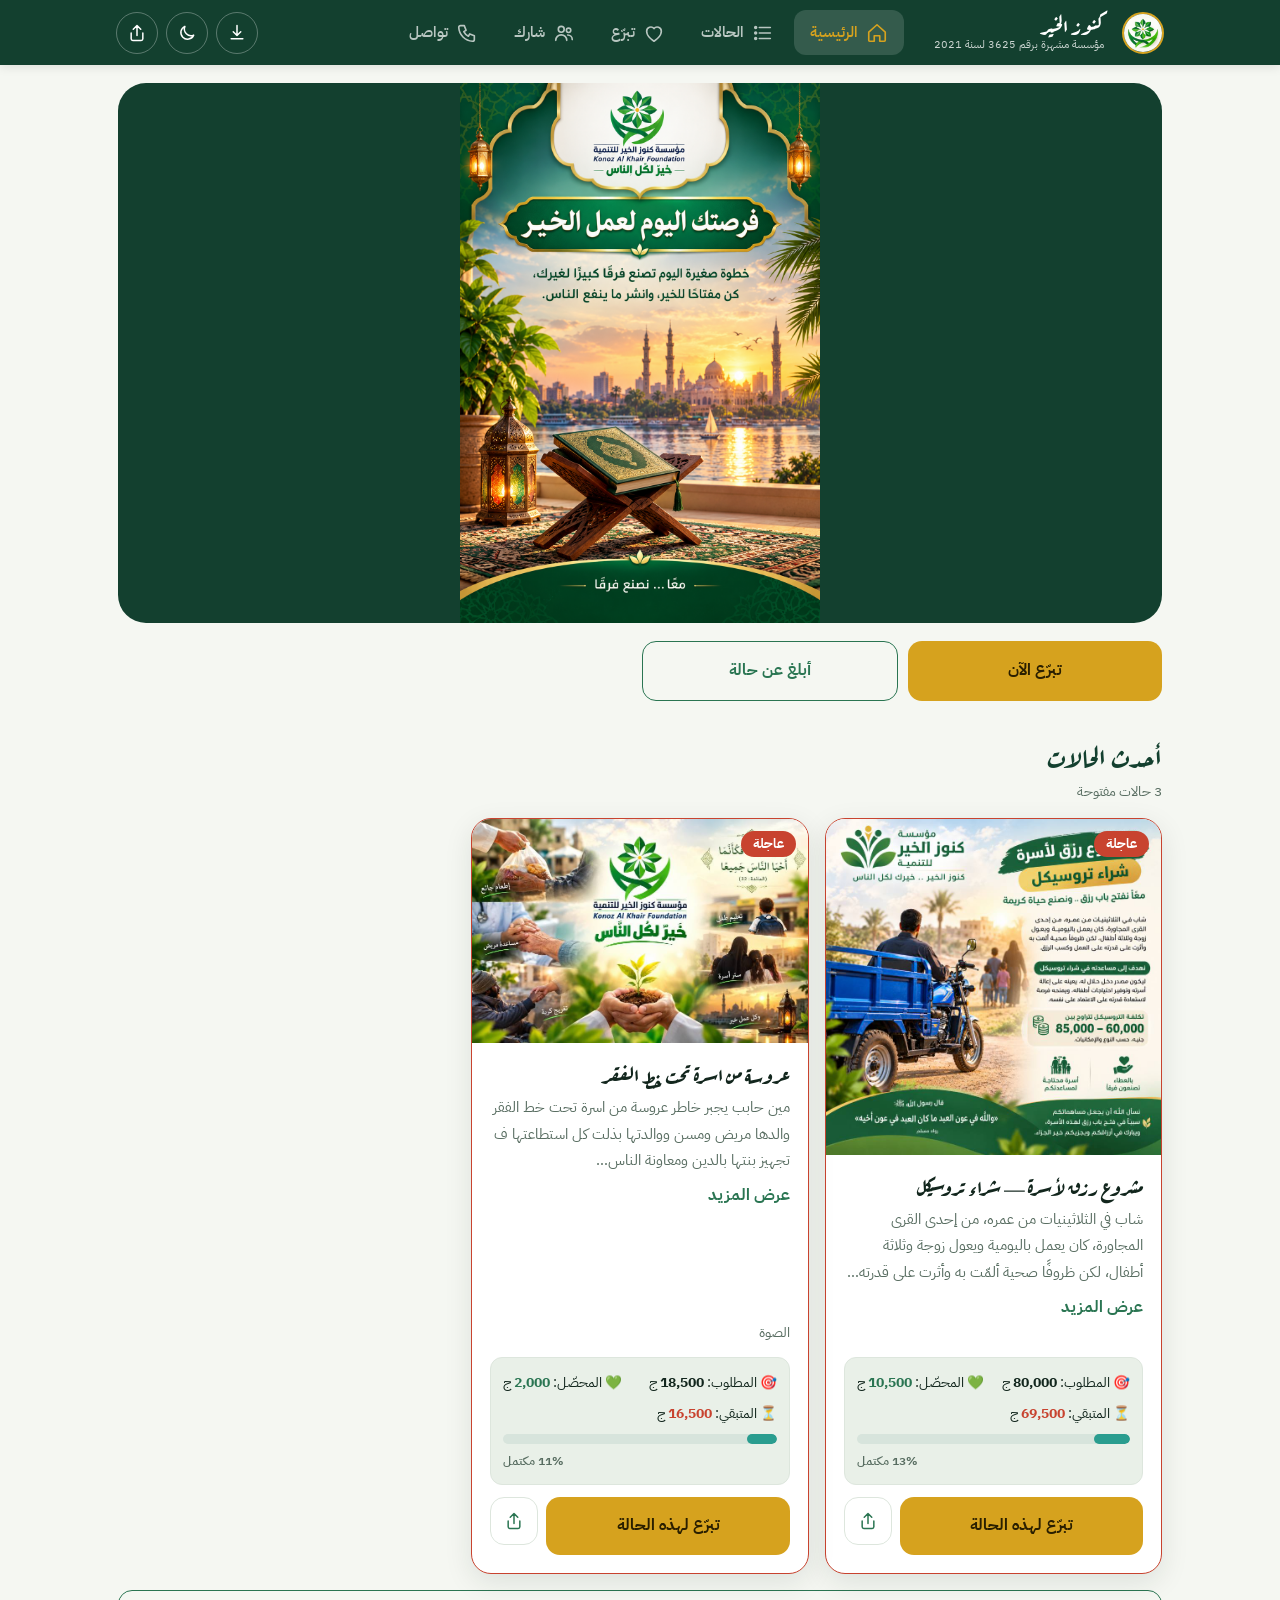
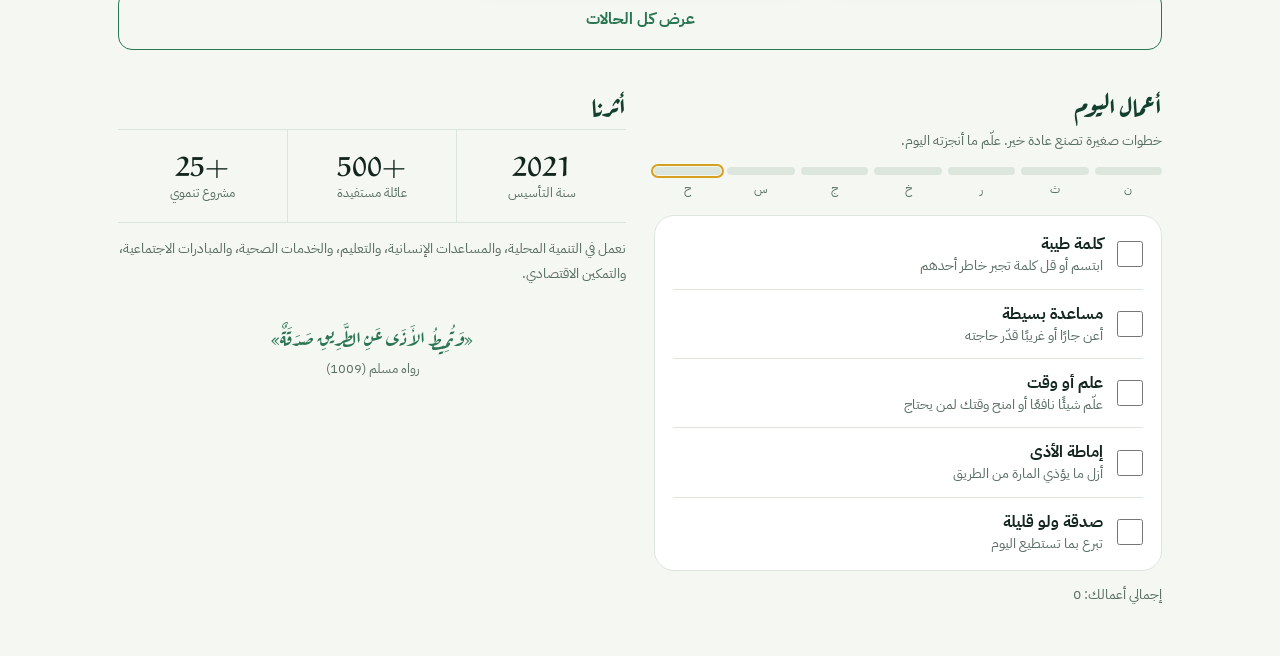
==== commit dabd9fcb: "Update hero image style to use object-fit: contain Change image display style in hero section to con" ====
--- a/app/index.html
+++ b/app/index.html
@@ -88,7 +88,7 @@
 .cta{display:flex;gap:10px;margin-top:18px}
 
 .hero{background:var(--pine);border-radius:0 0 28px 28px;overflow:hidden;margin:0}
-.hero>img{display:block;width:100%;height:auto;max-height:50vh;object-fit:cover;margin:auto}
+.hero>img{display:block;width:100%;height:auto;object-fit:contain;margin:auto}
 .hero-fb{padding:56px 24px 40px;color:#fff;max-width:1080px;margin:auto}
 .hero-fb h1{font-size:clamp(2.6rem,9vw,4.4rem);line-height:1.25;color:var(--wheat)}
 .hero-fb p{opacity:.92;max-width:30ch;margin-top:8px;font-size:1.05rem}
